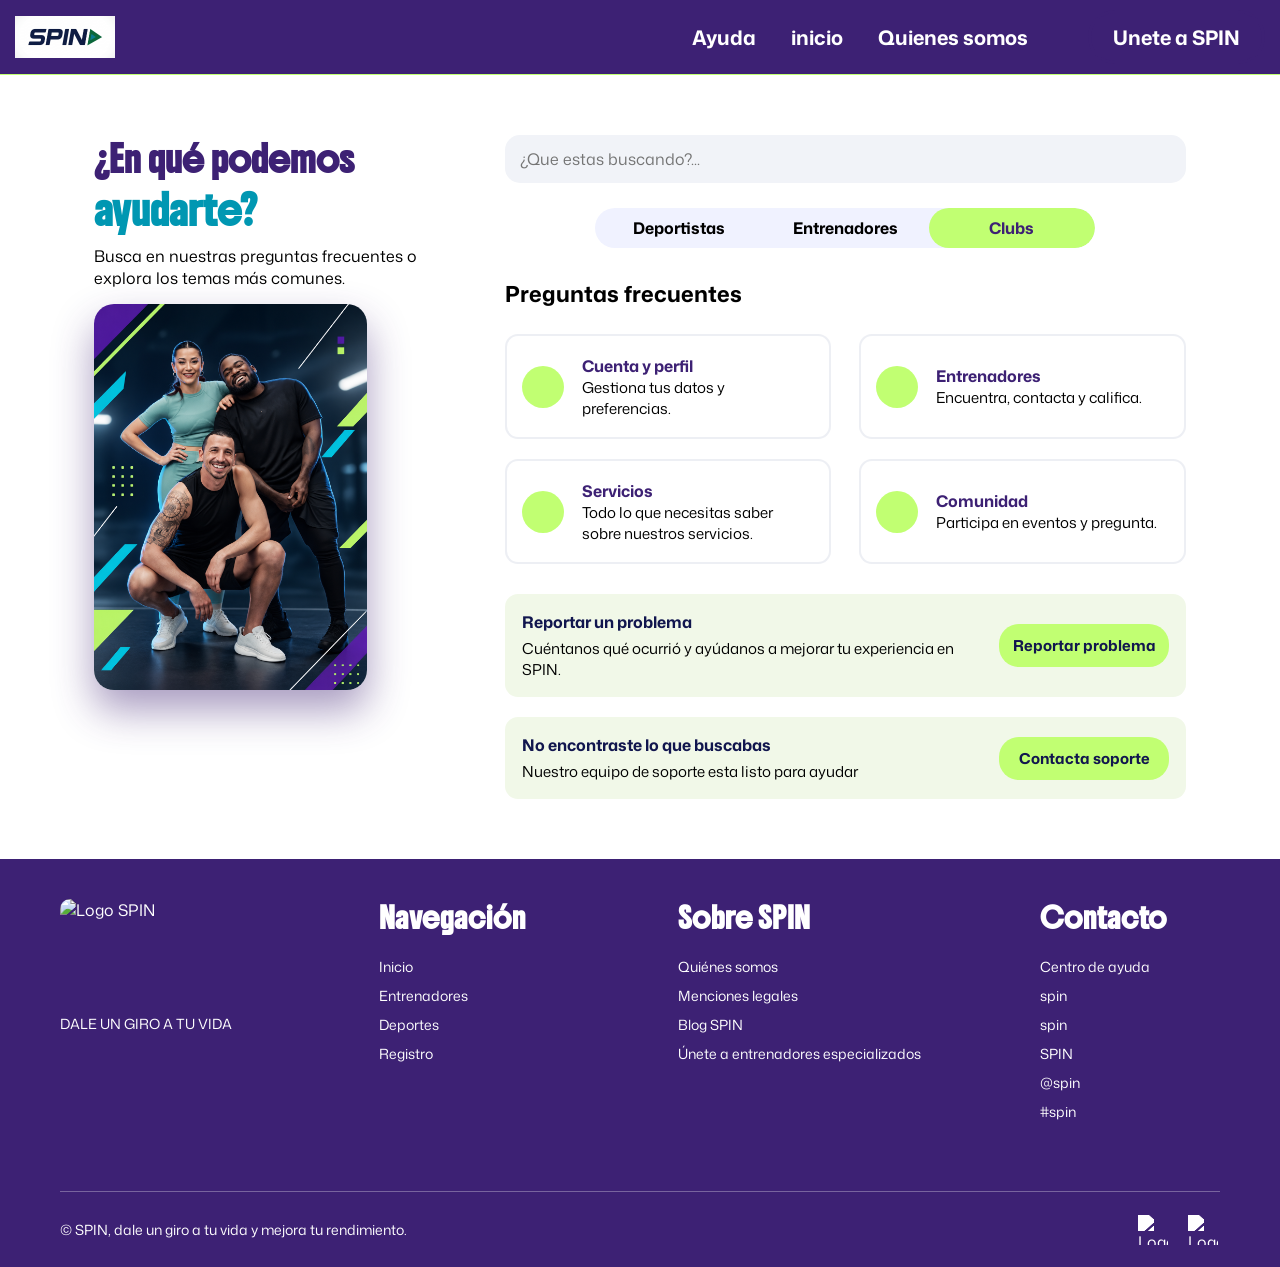
==== ayuda-clubs.html @ d4c3b5f2 "Ayuda con registro esta en 80%" ====
<!DOCTYPE html>
<html lang="es">
<head>
    <meta charset="UTF-8">
    <meta name="viewport" content="width=device-width, initial-scale=1.0">
    <title>ayuda</title>
    <link rel="stylesheet" href="CSS/ayuda-visual.css">
    <script src="https://kit.fontawesome.com/e237d3526e.js" crossorigin="anonymous"></script>
    <link rel="preconnect" href="https://fonts.googleapis.com">
    <link rel="preconnect" href="https://fonts.gstatic.com" crossorigin>
    <link href="https://fonts.googleapis.com/css2?family=Mona+Sans:ital,wght@0,200..900;1,200..900&display=swap" rel="stylesheet">
    <link rel="preconnect" href="https://fonts.googleapis.com">
    <link rel="preconnect" href="https://fonts.gstatic.com" crossorigin>
    <link href="https://fonts.googleapis.com/css2?family=Boldonse&family=Mona+Sans:ital,wght@0,200..900;1,200..900&display=swap" rel="stylesheet">
</head>

<!-- HEDER-->

        <header class="header">
            <div class="logo">
                <img src="img/imgdp/logo.jpg" alt="logo.oficial.SPIN">
            </div>
            <nav class="nav">
                <a href="registro.html">Ayuda</a>
                <a href="Menu.html">inicio</a>
                <a href="Indexquienesomos.html">Quienes somos</a>
            </nav>
            <a href="Registro.html" class="header-button">Unete a SPIN</a>
        </header>

<!--BODY-->

<body>


    <div class="REGISTRO" id="ayuda">
                        
        <div class="PRIMERO">
                        
            <div class="texto">
                <h2>¿En qué podemos</h2>
                <h1>ayudarte?</h1>
                <p> Busca en nuestras preguntas frecuentes o explora los temas más comunes.</p>
            </div>

            <div class="depor-img">
                <img src="img/ayuda-clubs.png" alt="imagen de club">
            </div>
                    
        </div>

    <div class="SEGUNDO"> 
            
        <div class="BUSQUEDA">

            <form>
                <input type="text" placeholder="¿Que estas buscando?...">
                <button><i class="fa-solid fa-magnifying-glass"></i></button>
            </form>

        </div>


        <div class="DIVICION">

            <div class="LINEA">

                <a href="ayuda.html" class="DEPORTISTAS">
                    <h3>Deportistas</h3>
                </a>

                <a href="ayuda-entrenadores.html" class="ENTRENADORES">
                    <h3>Entrenadores</h3>
                </a>

                <a href="ayuda-clubs.html" class="CLUBS ACTIVO">
                    <h3>Clubs</h3>
                </a>

            </div>

        </div>



        <div class="FRECUENTES">

            <h3>Preguntas frecuentes</h3>


            <div class="contenedor">

                <div class="carta">

                    <div class="imagen-clubs" id=" ">
                        <span><i class="fa-solid fa-user"></i></span>
                    </div>

                    <div class="informacion"> 
                        <h4>Cuenta y perfil</h4>
                        <p>Gestiona tus datos y preferencias.</p>
                    </div>
                                    
                </div>

                        
                <div class="carta">

                    <a href="index.html#coachs">
                    <div class="imagen-clubs" id=" ">
                        <span><i class="fa-solid fa-person"></i></span>
                    </div>
                    </a>

                    <div class="informacion"> 
                        <h4>Entrenadores</h4>
                        <p>Encuentra, contacta y califica.</p>
                    </div>
                                    
                </div>  

            </div>
                            
                        
            <div class="contenedor">

                <div class="carta">

                    <a href="servicios.html">
                    <div class="imagen-clubs">
                        <span><i class="fa-solid fa-layer-group"></i></span>
                    </div>
                    </a>

                    <div class="informacion"> 
                        <h4>Servicios</h4>
                        <p>Todo lo que necesitas saber sobre nuestros servicios.</p>
                    </div>
                                    
                </div>


                <div class="carta">

                    <a href="Indexquienesomos.html">
                    <div class="imagen-clubs" id=" ">
                        <span><i class="fa-solid fa-users"></i></span>
                    </div>
                    </a>

                    <div class="informacion"> 
                        <h4>Comunidad</h4>
                        <p>Participa en eventos y pregunta.</p>
                    </div>
                                    
                </div>                   

            </div>

        </div>



                <div class="CONTACTA">

                    <div class="info">
                        <h4>Reportar un problema</h4>
                        <p>Cuéntanos qué ocurrió y ayúdanos a mejorar tu experiencia en SPIN.</p>
                    </div>

                    <div class="boton">
                        <a href="formularito.html"><button>Reportar problema</button></a>
                    </div>

                </div>

            
                <div class="CONTACTA">

                    <div class="info">
                        <h4>No encontraste lo que buscabas</h4>
                        <p>Nuestro equipo de soporte esta listo para ayudar</p>
                    </div>

                    <div class="boton">
                        <a href=""><button>Contacta soporte</button></a>
                    </div>

                </div>
    </div>  

    </div>

</body>

<!--FOOTER-->

<footer class="footer">

    <div class="logofooter">
        <img src="img/logo.jpg" alt="Logo SPIN">
        <p>DALE UN GIRO A TU VIDA</p>
    </div>

    <div class="footer-section">
        <h3>Navegación</h3>
        <ul class="Navegacion">
            <li><a href="index.html">Inicio</a></li>
            <li><a href="#">Entrenadores</a></li>
            <li><a href="#">Deportes</a></li>
            <li><a href="#">Registro</a></li>
        </ul>
    </div>

    <div class="footer-section">
        <h3>Sobre SPIN</h3>
        <ul class="sobrespin">
            <li><a href="Indexquienesomos.html">Quiénes somos</a></li>
            <li><a href="#">Menciones legales</a></li>
            <li><a href="#">Blog SPIN</a></li>
            <li><a href="#">Únete a entrenadores especializados</a></li>
        </ul>
    </div>

    <div class="footer-section">
        <h3>Contacto</h3>
        <ul class="soporte">
            <li>Centro de ayuda</li>
            <li>spin</li>
            <li>spin</li>
            <li>SPIN</li>
            <li>@spin</li>
            <li>#spin</li>
        </ul>
    </div>

    <div class="border">

        <p>© SPIN, dale un giro a tu vida y mejora tu rendimiento.</p>

        <div class="redes">
            <a href="https://www.instagram.com/" title="Instagram">
                <img src="Img/instagram.png" alt="Logo de Instagram">
            </a>

            <a href="https://www.tiktok.com/es/" title="TikTok">
                <img src="Img/tik-tok.png" alt="Logo de TikTok">
            </a>
        </div>

    </div>

</footer>

</html>
---- CSS/ayuda-visual.css ----
* {
    padding: 0;
    margin: 0;
    box-sizing: border-box;
}

body {
    background-color: #ffffff;
    display: flex;
    flex-direction: column;
}


img{
    width: 100%;
    display: block;
}

a{
    text-decoration: none;
    color: inherit;
}

.header{
    font-family: "Mona Sans", sans-serif;
    font-weight: 400;
    font-style: normal;
    display: flex;
    justify-content: space-between;
    align-items: center;
    padding: 10px 15px;
    border-bottom: 1px solid #C1FF72;
    background-color: #3d2174;
    color: #0097B2;
}

.logo{
    display: flex;
    justify-content:space-between;
    align-items: center;
    gap: 14px;
}

.logo img{
    width: 100px;
    height: auto;
}

.nav{
    display: flex;
    align-items: center;
    gap: 35px;
    margin-left: auto;
    margin-right: 60px
}

.nav a{
    font-size: 20px;
    font-weight: bold;
    color: #ffffff;
}

.nav a:hover{
    border-bottom: 2px solid #C1FF72;
    padding-bottom: 8px;
    color: #C1FF72;
}

.header-button{
    background: #3d2174;
    padding: 10px 22px;
    border-radius: 30px;
    border:solid #3d2174;
    font-size: 20px;
    font-weight: bold;
    display: flex;
    align-items: center;
    gap: 20px;
    color: #ffffff;
}

.header-button:hover{
    background-color: #3d2174;
    color: #C1FF72;
    border:solid #C1FF72;
}


.REGISTRO {
    width: 90%;
    max-width: 1400px;
    margin: 30px auto;
    background-color: white;
    border-radius: 20px;
    padding: 30px;
    display: flex;
    align-items: flex-start;
    gap: 70px;
    flex: 1;
}

.PRIMERO {
    width: 35%;
    align-items: center;
    justify-content: center;
}

.SEGUNDO {
    width: 70%;
}

.PRIMERO img {
    width: 80%;
    height: auto;
    border-radius: 20px;
    box-shadow: 0 20px 40px rgba(61, 33, 116, 0.45);
   
}

.pregunta span {
    width: 60px;
    height: 60px;
    border-radius: 50%;
    background-color: #3d2174;
    display: flex;
    align-items: center;
    justify-content: center;
    font-size: 40   px;
    color: #ffffff;
    flex-shrink: 0;
}

.texto h2 {
    font-size: 25px;
    color: #3d2174;
    font-family: "Boldonse", system-ui;
}

.texto h1 {
    font-size: 28px;
    color: #0097b2;
    font-family: "Boldonse", system-ui;
}

.texto p {
    margin-top: 8px;
    font-size: 16px;
    color: #000000;
    font-family: "Mona Sans", sans-serif;
    text-align: left;
    padding-bottom: 15px;
}









.BUSQUEDA {
    margin-bottom: 25px;
    overflow: hidden;
}

.BUSQUEDA form {
    width: 100%;
    height: 48px;
    background-color: #f1f3f8;
    border-radius: 15px;
    display: flex;
    align-items: center;
}

.BUSQUEDA input {
    width: 100%;
    height: 100%;
    border: none;
    background-color: transparent;
    padding: 0 15px;
    font-size: 16px;
    font-family: "Mona Sans", sans-serif;
    color: #11164e;
}

.BUSQUEDA button {
    width: 50px;
    height: 90%;
    border: none;
    background-color: transparent;
    color: #11164e;
    font-size: 17px;
    margin: 0;
    padding: 0;
}



.DIVICION {
    display: flex;
    justify-content: center;
    margin-bottom: 30px;
}

.LINEA {
    display: flex;
    width: 500px;
    height: 40px;
    background-color: #f0f2ff;
    border-radius: 35px;
    overflow: hidden;
}

.DEPORTISTAS,.ENTRENADORES,.CLUBS {
    width: 33.33%;
    display: flex;
    justify-content: center;
    align-items: center;
    cursor: pointer;
}

.DEPORTISTAS h3,.ENTRENADORES h3,.CLUBS h3 {
    font-family: "Mona Sans", sans-serif;
    font-size: 16px;
}

.ACTIVO {
    color: white;
    border-radius: 35px;
}

.DEPORTISTAS.ACTIVO {
    background-color: #3d2174;
}

.ENTRENADORES.ACTIVO {
    background-color: #0097B2;
}

.CLUBS.ACTIVO {
    background-color: #C1FF72;
    color: #3d2174;
}



.FRECUENTES h3 {
    font-size: 22px;
    margin-bottom: 15px;
    font-family: "Mona Sans", sans-serif;
}

.FRECUENTES h3::before {
    display: inline-block;
    width: 9px;
    height: 25px;
    background-color: #c1ff72;
    margin-right: 10px;
    vertical-align: middle;
    transform: skew(-20deg);
}

.contenedor {
    display: flex;
    gap: 28px;
    padding: 10px 0;
}

.carta {
    width: 50%;
    min-height: 105px;
    border: 2px solid #e2e5ed9f;
    border-radius: 13px;
    padding: 15px;
    display: flex;
    align-items: center;
    gap: 18px;
    background-color: white;
    overflow: hidden;
    transition: transform 0.3s ease;
}

.carta:hover {
    transform: scale(1.03);
}



.imagen span,.imagen-entrenador span,.imagen-clubs span {
    width: 42px;
    height: 42px;
    border-radius: 50%;
    display: flex;
    align-items: center;
    justify-content: center;
    font-size: 19px;
    cursor: pointer;
    transition: 0.3s ease;
}

.imagen span {
    background-color: #3d2174;
    color: #ffffff;
}

.imagen span:hover {
    background-color: #0097b2;
}

.imagen-entrenador span {
    background-color: #0097B2;
    color: #ffffff;
}

.imagen-entrenador span:hover {
    background-color: #C1FF72;
    color: #3d2174;
}

.imagen-clubs span {
    background-color: #C1FF72;
    color: #3d2174;
}

.imagen-clubs span:hover {
    background-color: #3d2174;
    color: #ffffff;
}



.informacion h4 {
    font-family: "Mona Sans", sans-serif;
    font-size: 16px;
    color: #3d2174;
}

.informacion p {
    font-size: 15px;
    line-height: 1.4;
    color: #000000;
    font-family: "Mona Sans", sans-serif;
    text-align: left;
}



.CONTACTA {
    margin-top: 20px;
    padding: 17px;
    border-radius: 13px;
    background-color: #f1f8e8;
    display: flex;
    align-items: center;
    justify-content: space-between;
    gap: 15px;
    font-family: "Mona Sans", sans-serif;
}

.CONTACTA .info {
    flex: 1;
}

.CONTACTA .info h4 {
    font-size: 16px;
    color: #11164e;
    margin-bottom: 5px;
}

.CONTACTA .info p {
    font-size: 15px;
    color: #000000;
    text-align: left;
}

.boton {
    width: 170px;
}

.boton button {
    border: none;
    border-radius: 20px;
    width: 100%;
    padding: 11px 10px;
    background-color: #c1ff72;
    color: #11164e;
    font-weight: bold;
    cursor: pointer;
    font-family: "Mona Sans", sans-serif;
    font-size: 15px;
    transition: 0.3s ease;
    margin: 0;
}

.boton button:hover {
    background-color: #0097b2;
    color: white;
    transform: scale(1.05);
}



.formulario {
    background-color: white;
    width: 500px;
    margin: 50px auto;
    padding: 30px;
    border-radius: 15px;
}

.formulario h1 {
    color: #3D2174;
    text-align: center;
    font-weight: bold;
    font-family: "Boldonse", system-ui;
    font-size: 25px;
}

.formulario p {
    text-align: center;
    font-family: "Mona Sans", sans-serif;
}

label {
    display: block;
    margin-top: 15px;
    font-size: 14px;
    font-family: "Mona Sans", sans-serif;
}

.formulario input,
.formulario select,
.formulario textarea {
    width: 100%;
    padding: 10px;
    margin-top: 5px;
}

textarea {
    height: 100px;
}

.formulario button {
    width: 100%;
    margin-top: 20px;
    padding: 12px;
    background-color: #3D2174;
    color: white;
    border: none;
    border-radius: 8px;
}

.formulario button:hover {
    background-color: #C1FF72;
    color: black;
}




.footer {
    background-color: #3d2174;
    color: #ffffff;
    font-family: "Mona Sans", sans-serif;
    display: flex;
    justify-content: space-between;
    flex-wrap: wrap;
    gap: 40px;
    padding: 40px 60px 20px;
}


/* LOGO */

.logofooter {
    width: 200px;
}

.logofooter img {
    width: 150px;
    height: 100px;

    object-fit: cover;
    border-radius: 10px;
}

.logofooter p {
    font-size: 14px;
    margin-top: 15px;
}

/* SECCIONES DEL FOOTER */

.footer-section {
    min-width: 180px;
}

.footer h3 {
    margin: 0 0 20px;
    font-family: "Boldonse", system-ui;
    font-size: 20px;
}

.footer ul {
    list-style: none;

    padding: 0;
    margin: 0;
}

.footer li {
    font-size: 14px;
    margin-bottom: 10px;
}


/* ENLACES */

.footer a {
    color: #ffffff;
    text-decoration: none;
}

.footer a:hover {
    color: #C1FF72;
}


/* CONTACTO */

.soporte {
    font-size: 14px;
    color: #ffffff;

    list-style: none;

    padding: 0;
    margin: 0;
}

.soporte li:hover {
    color: #C1FF72;
}


/* PARTE INFERIOR */

.border {
    width: 100%;
    background-color: #3d2174;

    border-top: 1px solid rgba(255, 255, 255, 0.3);

    margin-top: 20px;
    padding-top: 20px;

    display: flex;
    justify-content: space-between;
    align-items: center;
}

.border p {
    margin: 0;
    font-size: 14px;
}


/* REDES SOCIALES */

.redes {
    display: flex;
    gap: 15px;
}

.border a {
    display: flex;
    align-items: center;
    justify-content: center;

    width: 35px;
    height: 35px;
}

.border img {
    width: 30px;
    height: 30px;

    object-fit: contain;

    filter: brightness(0) saturate(100%) invert(100%);
}
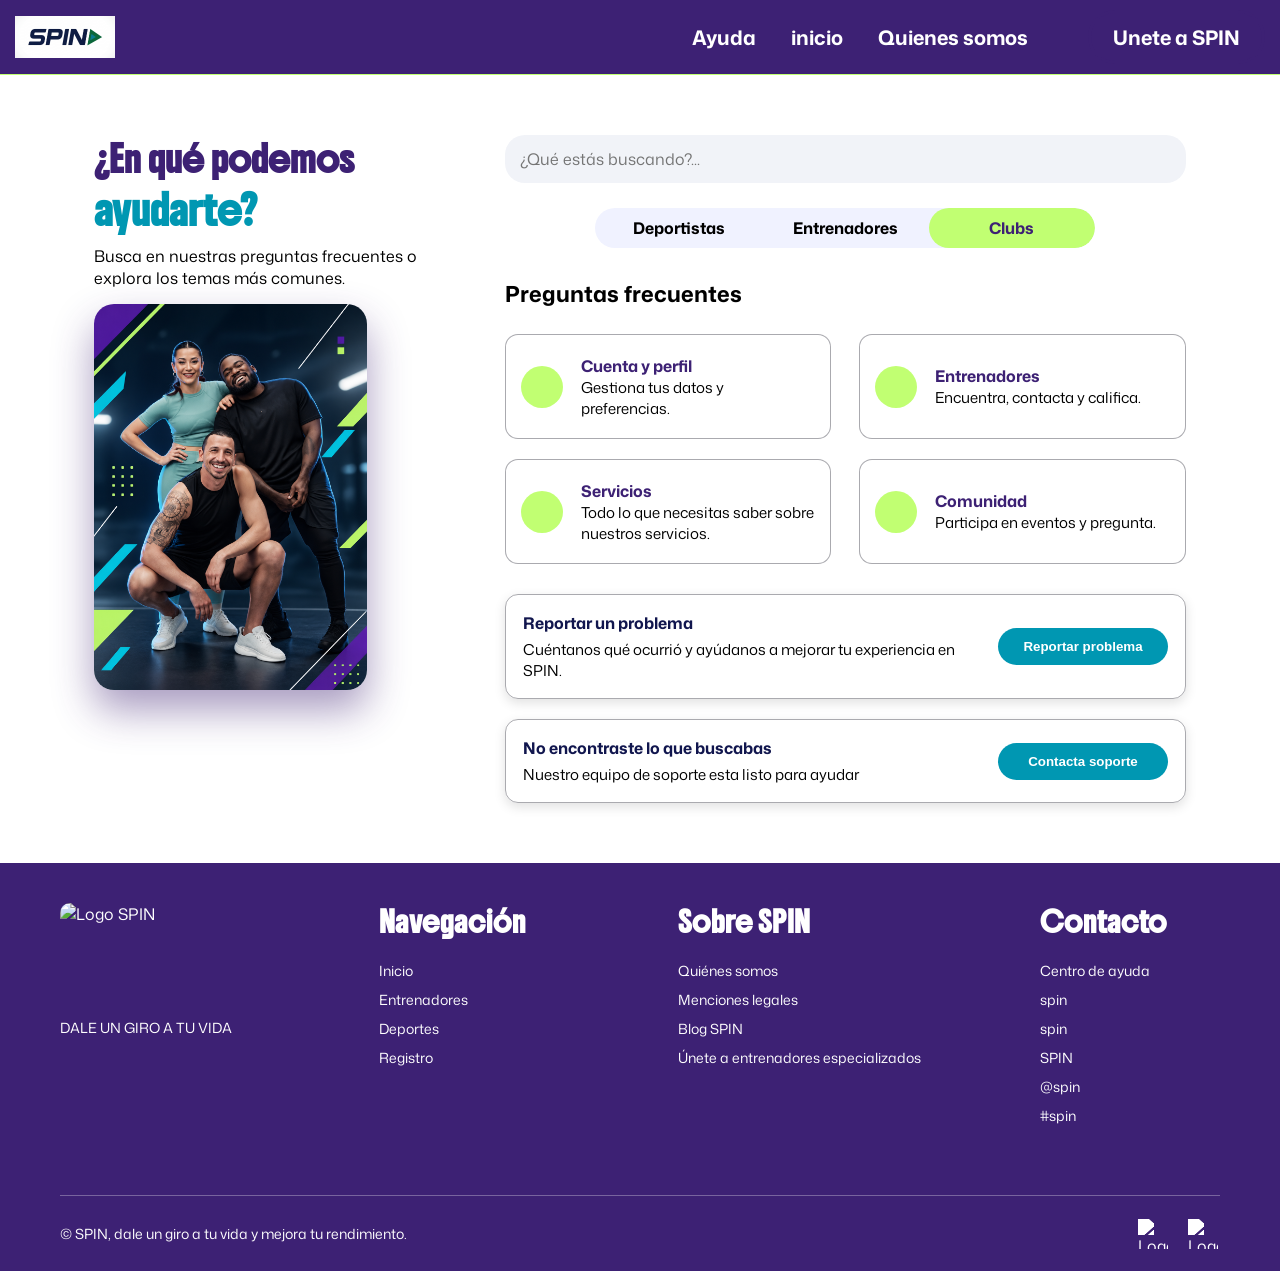
==== commit 89c9dcd4: "Seccion de ayuda con Java" ====
--- a/ayuda-clubs.html
+++ b/ayuda-clubs.html
@@ -29,6 +29,7 @@
         </header>
 
 <!--BODY-->
+<script src="JS/script.js"></script>
 
 <body>
 
@@ -53,9 +54,17 @@
             
         <div class="BUSQUEDA">
 
-            <form>
-                <input type="text" placeholder="¿Que estas buscando?...">
-                <button><i class="fa-solid fa-magnifying-glass"></i></button>
+           <form id="buscador">
+
+                <input 
+                    type="text" 
+                    id="buscar" 
+                    placeholder="¿Qué estás buscando?...">
+
+            <button type="submit">
+                <i class="fa-solid fa-magnifying-glass"></i>
+            </button>
+
             </form>
 
         </div>
--- a/CSS/ayuda-visual.css
+++ b/CSS/ayuda-visual.css
@@ -153,12 +153,6 @@
 
 
 
-
-
-
-
-
-
 .BUSQUEDA {
     margin-bottom: 25px;
     overflow: hidden;
@@ -168,7 +162,7 @@
     width: 100%;
     height: 48px;
     background-color: #f1f3f8;
-    border-radius: 15px;
+    border-radius: 20px;
     display: flex;
     align-items: center;
 }
@@ -181,7 +175,7 @@
     padding: 0 15px;
     font-size: 16px;
     font-family: "Mona Sans", sans-serif;
-    color: #11164e;
+    color:#3D2174;
 }
 
 .BUSQUEDA button {
@@ -189,7 +183,7 @@
     height: 90%;
     border: none;
     background-color: transparent;
-    color: #11164e;
+    color: #3D2174;
     font-size: 17px;
     margin: 0;
     padding: 0;
@@ -270,7 +264,7 @@
 .carta {
     width: 50%;
     min-height: 105px;
-    border: 2px solid #e2e5ed9f;
+    border: 1px solid #98989ed2;
     border-radius: 13px;
     padding: 15px;
     display: flex;
@@ -349,8 +343,9 @@
 .CONTACTA {
     margin-top: 20px;
     padding: 17px;
+    border: 1px solid #98989ed2;
+    box-shadow: 0 4px 12px rgba(0, 0, 0, 0.12);
     border-radius: 13px;
-    background-color: #f1f8e8;
     display: flex;
     align-items: center;
     justify-content: space-between;
@@ -383,42 +378,84 @@
     border-radius: 20px;
     width: 100%;
     padding: 11px 10px;
-    background-color: #c1ff72;
-    color: #11164e;
+    background-color:#0097B2;
+    color: #ffffff;
     font-weight: bold;
     cursor: pointer;
-    font-family: "Mona Sans", sans-serif;
-    font-size: 15px;
+    display: inline-block;
+    text-decoration: none; 
     transition: 0.3s ease;
     margin: 0;
 }
 
 .boton button:hover {
-    background-color: #0097b2;
-    color: white;
+    background-color: #c1ff72;
+    color: #3d2174;
     transform: scale(1.05);
 }
 
-
+.boton-morado {
+    width: 170px;
+}
+
+.boton-morado button {
+    border: none;
+    border-radius: 20px;
+    width: 100%;
+    padding: 11px 10px;
+    background-color: #3d2174;
+    color: #ffffff;
+    font-weight: bold;
+    cursor: pointer;
+    transition: 0.3s ease;
+    margin: 0;
+    font-family: "Mona Sans", sans-serif;
+}
+
+.boton-morado button:hover {
+    background-color: #c1ff72;
+    color: #3d2174;
+    transform: scale(1.05);
+}
 
 .formulario {
+    width: 90%;
+    max-width: 1400px;
+    margin: 30px auto;
     background-color: white;
-    width: 500px;
-    margin: 50px auto;
+    border-radius: 20px;
     padding: 30px;
-    border-radius: 15px;
+    display: flex;
+    gap: 80px;
+    flex: 1;
+}
+
+.SEGUNDO-FORMULARIO {
+    width: 50%;
+}
+
+.SEGUNDO-FORMULARIO img {
+    width: 95%;
+    height: auto;
+    border-radius: 20px;
+    box-shadow: 0 20px 40px rgba(61, 33, 116, 0.45);
+}
+
+/* FORMULARIO */
+.PRIMERO-FORMULARIO {
+    width: 50%;
 }
 
 .formulario h1 {
     color: #3D2174;
-    text-align: center;
+    text-align: left;
     font-weight: bold;
     font-family: "Boldonse", system-ui;
     font-size: 25px;
 }
 
 .formulario p {
-    text-align: center;
+    text-align: left;
     font-family: "Mona Sans", sans-serif;
 }
 
@@ -435,6 +472,8 @@
     width: 100%;
     padding: 10px;
     margin-top: 5px;
+    font-size: 14px;
+    font-family: "Mona Sans", sans-serif;
 }
 
 textarea {
@@ -449,13 +488,14 @@
     color: white;
     border: none;
     border-radius: 8px;
+    font-size: 16px;
+    font-family: "Mona Sans", sans-serif;
 }
 
 .formulario button:hover {
     background-color: #C1FF72;
     color: black;
 }
-
 
 
 
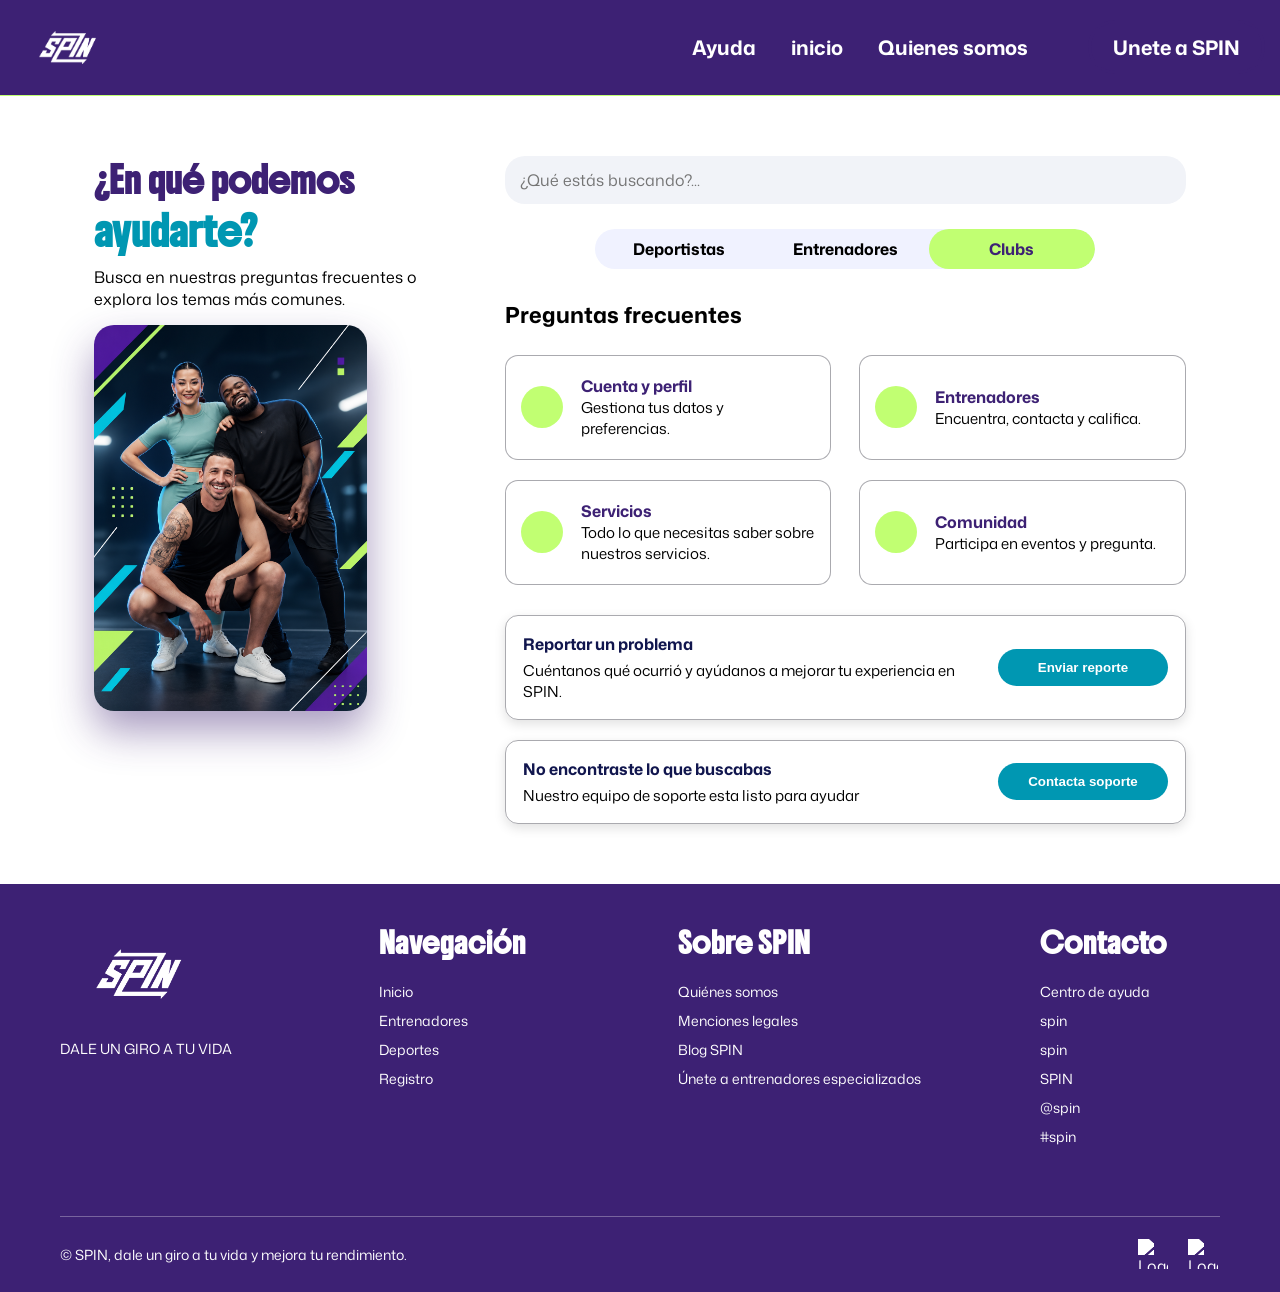
==== commit 8ee95567: "solo falta enlazar perfiles" ====
--- a/ayuda-clubs.html
+++ b/ayuda-clubs.html
@@ -16,17 +16,25 @@
 
 <!-- HEDER-->
 
-        <header class="header">
-            <div class="logo">
-                <img src="img/imgdp/logo.jpg" alt="logo.oficial.SPIN">
-            </div>
-            <nav class="nav">
-                <a href="registro.html">Ayuda</a>
-                <a href="Menu.html">inicio</a>
-                <a href="Indexquienesomos.html">Quienes somos</a>
-            </nav>
-            <a href="Registro.html" class="header-button">Unete a SPIN</a>
-        </header>
+     <header class="header">
+
+        <div class="logo">
+            <img src="img/logo de SPIN.png" alt="logo.oficial.SPIN">
+        </div>
+
+<!--MENU DE NAVEGACION-->
+
+        <nav class="nav">
+
+            <a href="ayuda.html">Ayuda</a>
+            <a href="index.html">inicio</a>
+            <a href="Indexquienesomos.html">Quienes somos</a>
+    
+        </nav>
+
+        <a href="registrado.html" class="header-button">Unete a SPIN</a>
+
+    </header>
 
 <!--BODY-->
 <script src="JS/script.js"></script>
@@ -178,7 +186,7 @@
                     </div>
 
                     <div class="boton">
-                        <a href="formularito.html"><button>Reportar problema</button></a>
+                        <a href="formularito.html"><button>Enviar reporte</button></a>
                     </div>
 
                 </div>
@@ -192,12 +200,13 @@
                     </div>
 
                     <div class="boton">
-                        <a href=""><button>Contacta soporte</button></a>
-                    </div>
-
-                </div>
-    </div>  
-
+                        <a href="https://mail.google.com/mail/?view=cm&fs=1&to=spindaleungiroatuvida@gmail.com&su=Contacto%20con%20SPIN&body=Hola%20equipo%20SPIN,%0A%0AMe%20gustaría%20comunicarme%20con%20ustedes." target="_blank">
+                            <button>Contacta soporte</button>
+                        </a>
+
+                    </div>
+                </div>  
+    </div>
     </div>
 
 </body>
@@ -207,7 +216,7 @@
 <footer class="footer">
 
     <div class="logofooter">
-        <img src="img/logo.jpg" alt="Logo SPIN">
+        <img src="img/logo de SPIN.png" alt="Logo SPIN">
         <p>DALE UN GIRO A TU VIDA</p>
     </div>
 
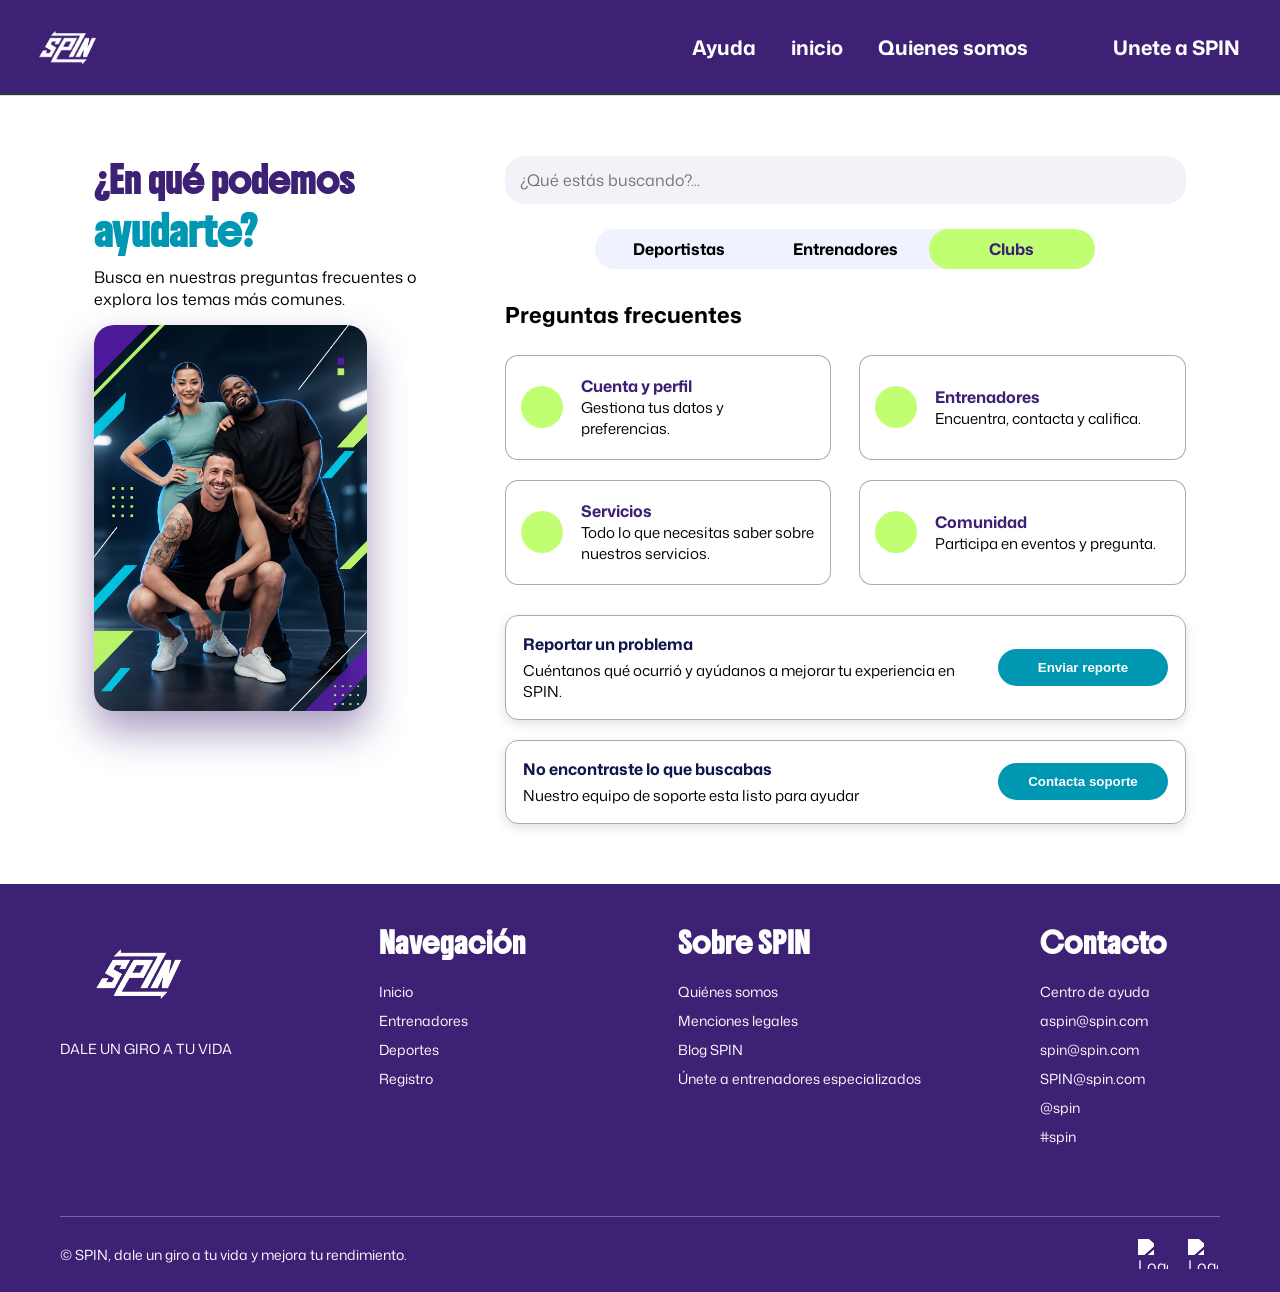
==== commit fe23de9a: "Conecte todas las paginas y añadi el logo revisar si todo esta bien" ====
--- a/ayuda-clubs.html
+++ b/ayuda-clubs.html
@@ -224,7 +224,7 @@
         <h3>Navegación</h3>
         <ul class="Navegacion">
             <li><a href="index.html">Inicio</a></li>
-            <li><a href="#">Entrenadores</a></li>
+            <li><a href="index.">Entrenadores</a></li>
             <li><a href="#">Deportes</a></li>
             <li><a href="#">Registro</a></li>
         </ul>
@@ -234,21 +234,21 @@
         <h3>Sobre SPIN</h3>
         <ul class="sobrespin">
             <li><a href="Indexquienesomos.html">Quiénes somos</a></li>
-            <li><a href="#">Menciones legales</a></li>
-            <li><a href="#">Blog SPIN</a></li>
-            <li><a href="#">Únete a entrenadores especializados</a></li>
+            <li><a href="centrolegal.html">Menciones legales</a></li>
+            <li><a href="blogspin.html">Blog SPIN</a></li>
+            <li><a href="datosPersonales.html">Únete a entrenadores especializados</a></li>
         </ul>
     </div>
 
     <div class="footer-section">
         <h3>Contacto</h3>
         <ul class="soporte">
-            <li>Centro de ayuda</li>
-            <li>spin</li>
-            <li>spin</li>
-            <li>SPIN</li>
-            <li>@spin</li>
-            <li>#spin</li>
+            <li><a href="ayuda.html">Centro de ayuda</a></li>
+            <li><a href="mailto:aspin@spin.com">aspin@spin.com</a></li>
+            <li><a href="mailto:spin@spin.com">spin@spin.com</a></li>
+            <li><a href="mailto:SPIN@spin.com">SPIN@spin.com</a></li>
+            <li><a href="https://twitter.com/spin" target="_blank">@spin</a></li>
+            <li><a href="https://www.instagram.com/spin/" target="_blank">#spin</a></li>
         </ul>
     </div>
 
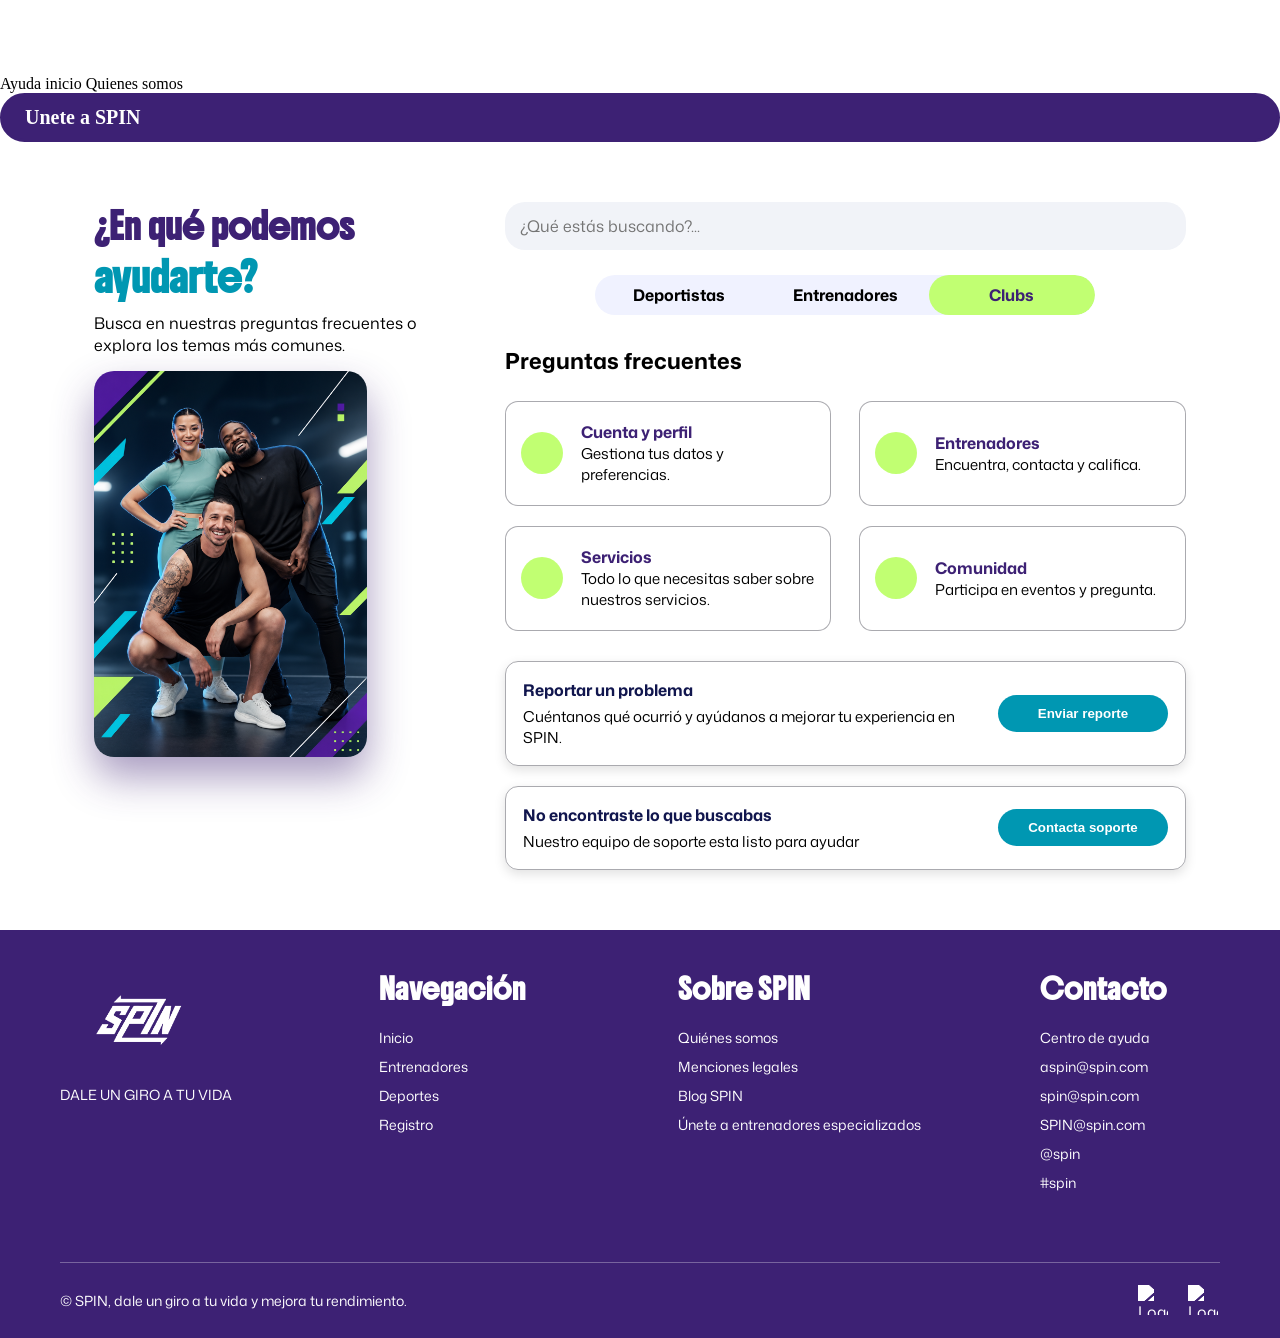
==== commit 93ed52bb: "Seccion de ayuda con responsive" ====
--- a/ayuda-clubs.html
+++ b/ayuda-clubs.html
@@ -109,9 +109,11 @@
 
                 <div class="carta">
 
+                    <a href="registrado.html">
                     <div class="imagen-clubs" id=" ">
                         <span><i class="fa-solid fa-user"></i></span>
                     </div>
+                    </a>
 
                     <div class="informacion"> 
                         <h4>Cuenta y perfil</h4>
@@ -224,9 +226,9 @@
         <h3>Navegación</h3>
         <ul class="Navegacion">
             <li><a href="index.html">Inicio</a></li>
-            <li><a href="index.">Entrenadores</a></li>
-            <li><a href="#">Deportes</a></li>
-            <li><a href="#">Registro</a></li>
+            <li><a href="indexentrenadores.html">Entrenadores</a></li>
+            <li><a href="indexdeportes.html">Deportes</a></li>
+            <li><a href="registrado.html">Registro</a></li>
         </ul>
     </div>
 
--- a/CSS/ayuda-visual.css
+++ b/CSS/ayuda-visual.css
@@ -10,7 +10,6 @@
     flex-direction: column;
 }
 
-
 img{
     width: 100%;
     display: block;
@@ -21,7 +20,7 @@
     color: inherit;
 }
 
-.header{
+.navbar{
     font-family: "Mona Sans", sans-serif;
     font-weight: 400;
     font-style: normal;
@@ -35,7 +34,7 @@
 }
 
 .logo{
-    display: flex;
+     display: flex;
     justify-content:space-between;
     align-items: center;
     gap: 14px;
@@ -46,21 +45,36 @@
     height: auto;
 }
 
-.nav{
+.navbar{
+    font-family: "Mona Sans", sans-serif;
+    font-weight: 400;
+    font-style: normal;
+    display: flex;
+    flex-wrap: wrap;
+    justify-content: space-between;
+    align-items: center;
+    padding: 10px 15px;
+    border-bottom: 1px solid #C1FF72;
+    background-color: #3d2174;
+    color: #0097B2;
+}
+
+.nav-links{
     display: flex;
     align-items: center;
     gap: 35px;
     margin-left: auto;
-    margin-right: 60px
-}
-
-.nav a{
+    margin-right: 60px;
+}
+
+.nav-links a{
     font-size: 20px;
     font-weight: bold;
     color: #ffffff;
-}
-
-.nav a:hover{
+    white-space: nowrap;
+}
+
+.nav-links a:hover{
     border-bottom: 2px solid #C1FF72;
     padding-bottom: 8px;
     color: #C1FF72;
@@ -70,7 +84,7 @@
     background: #3d2174;
     padding: 10px 22px;
     border-radius: 30px;
-    border:solid #3d2174;
+    border: solid #3d2174;
     font-size: 20px;
     font-weight: bold;
     display: flex;
@@ -82,9 +96,62 @@
 .header-button:hover{
     background-color: #3d2174;
     color: #C1FF72;
-    border:solid #C1FF72;
-}
-
+    border: solid #C1FF72;
+}
+
+/* ===== TABLETS (≤ 900px) ===== */
+@media (max-width: 900px){
+    .nav-links{
+        gap: 20px;
+        margin-right: 24px;
+    }
+    .nav-links a{
+        font-size: 16px;
+    }
+    .header-button{
+        font-size: 16px;
+        padding: 8px 16px;
+    }
+}
+
+/* ===== CELULARES (≤ 480px) ===== */
+@media (max-width: 480px){
+    .navbar{
+        padding: 10px;
+    }
+    .logo img{
+        width: 70px;
+    }
+    .header-button{
+        font-size: 14px;
+        padding: 8px 14px;
+    }
+
+    /* en lugar de ocultar el menú, lo convertimos en una barra scrollable */
+    .nav-links{
+        order: 3;
+        width: 100%;
+        margin: 4px 0 0;
+        padding: 7px 0 3px;
+        gap: 8px;
+        justify-content: center;
+        flex-wrap: nowrap;
+        overflow-x: auto;
+        scrollbar-width: none;
+    }
+    .nav-links::-webkit-scrollbar{
+        display: none;
+    }
+    .nav-links a{
+        font-size: 11px;
+        padding: 5px 4px;
+        white-space: nowrap;
+        flex-shrink: 0;
+    }
+    .nav-links a:hover{
+        padding-bottom: 6px;
+    }
+}
 
 .REGISTRO {
     width: 90%;
@@ -511,8 +578,6 @@
 }
 
 
-/* LOGO */
-
 .logofooter {
     width: 200px;
 }
@@ -589,12 +654,9 @@
 .border {
     width: 100%;
     background-color: #3d2174;
-
     border-top: 1px solid rgba(255, 255, 255, 0.3);
-
     margin-top: 20px;
     padding-top: 20px;
-
     display: flex;
     justify-content: space-between;
     align-items: center;
@@ -606,7 +668,6 @@
 }
 
 
-/* REDES SOCIALES */
 
 .redes {
     display: flex;
@@ -617,7 +678,6 @@
     display: flex;
     align-items: center;
     justify-content: center;
-
     width: 35px;
     height: 35px;
 }
@@ -625,9 +685,216 @@
 .border img {
     width: 30px;
     height: 30px;
-
     object-fit: contain;
-
     filter: brightness(0) saturate(100%) invert(100%);
 }
 
+@media (max-width: 1100px){
+    .nav-links{
+        gap: 22px;
+        margin-right: 30px;
+    }
+    .nav-links a{
+        font-size: 17px;
+    }
+
+    .REGISTRO,
+    .formulario{
+        width: 95%;
+        gap: 40px;
+        padding: 25px;
+    }
+
+    .LINEA{
+        width: 90%;
+        max-width: 500px;
+    }
+
+    .contenedor{
+        gap: 18px;
+    }
+
+    .footer{
+        padding: 35px 30px 20px;
+        gap: 25px;
+    }
+}
+
+/* ===== 900px: tablets ===== */
+@media (max-width: 900px){
+    .nav-links{
+        gap: 20px;
+        margin-right: 24px;
+    }
+    .nav-links a{
+        font-size: 16px;
+    }
+    .header-button{
+        font-size: 16px;
+        padding: 8px 16px;
+    }
+
+    /* Las columnas se apilan */
+    .REGISTRO,
+    .formulario{
+        flex-direction: column;
+        gap: 25px;
+    }
+
+    .PRIMERO,
+    .SEGUNDO,
+    .PRIMERO-FORMULARIO,
+    .SEGUNDO-FORMULARIO{
+        width: 100%;
+    }
+
+    .PRIMERO img,
+    .SEGUNDO-FORMULARIO img{
+        width: 60%;
+        margin: 0 auto;
+        display: block;
+    }
+
+    .LINEA{
+        width: 100%;
+    }
+
+    /* Tarjetas de resultados frecuentes apiladas */
+    .contenedor{
+        flex-direction: column;
+        gap: 15px;
+    }
+    .carta{
+        width: 100%;
+    }
+
+    .CONTACTA{
+        flex-direction: column;
+        align-items: flex-start;
+        gap: 12px;
+    }
+    .boton,
+    .boton-morado{
+        width: 100%;
+    }
+
+    .footer{
+        justify-content: flex-start;
+        gap: 30px;
+        padding: 30px 25px 20px;
+    }
+}
+
+/* ===== 600px: celulares ===== */
+@media (max-width: 600px){
+    .navbar{
+        padding: 10px;
+    }
+    .logo img{
+        width: 70px;
+    }
+    .header-button{
+        font-size: 14px;
+        padding: 8px 14px;
+    }
+
+    /* Menú convertido en barra scrollable */
+    .nav-links{
+        order: 3;
+        width: 100%;
+        margin: 4px 0 0;
+        padding: 7px 0 3px;
+        gap: 8px;
+        justify-content: center;
+        flex-wrap: nowrap;
+        overflow-x: auto;
+        scrollbar-width: none;
+    }
+    .nav-links::-webkit-scrollbar{
+        display: none;
+    }
+    .nav-links a{
+        font-size: 11px;
+        padding: 5px 4px;
+        white-space: nowrap;
+        flex-shrink: 0;
+    }
+    .nav-links a:hover{
+        padding-bottom: 6px;
+    }
+
+    .REGISTRO,
+    .formulario{
+        width: 100%;
+        margin: 15px auto;
+        padding: 18px;
+        border-radius: 12px;
+    }
+
+    .texto h1{
+        font-size: 22px;
+    }
+    .texto h2{
+        font-size: 20px;
+    }
+    .formulario h1{
+        font-size: 20px;
+    }
+
+    .PRIMERO img,
+    .SEGUNDO-FORMULARIO img{
+        width: 80%;
+    }
+
+    .BUSQUEDA form{
+        height: 42px;
+    }
+    .BUSQUEDA input{
+        font-size: 14px;
+    }
+
+    .LINEA{
+        height: 36px;
+    }
+    .DEPORTISTAS h3,
+    .ENTRENADORES h3,
+    .CLUBS h3{
+        font-size: 12px;
+    }
+
+    .FRECUENTES h3{
+        font-size: 18px;
+    }
+
+    .carta{
+        flex-direction: row;
+        padding: 12px;
+        gap: 12px;
+        min-height: auto;
+    }
+    .informacion h4{
+        font-size: 14px;
+    }
+    .informacion p{
+        font-size: 13px;
+    }
+
+    .CONTACTA{
+        padding: 14px;
+    }
+
+    .footer{
+        flex-direction: column;
+        padding: 25px 20px 15px;
+        gap: 25px;
+    }
+    .logofooter{
+        width: 100%;
+    }
+
+    .border{
+        flex-direction: column;
+        gap: 12px;
+        text-align: center;
+    }
+}
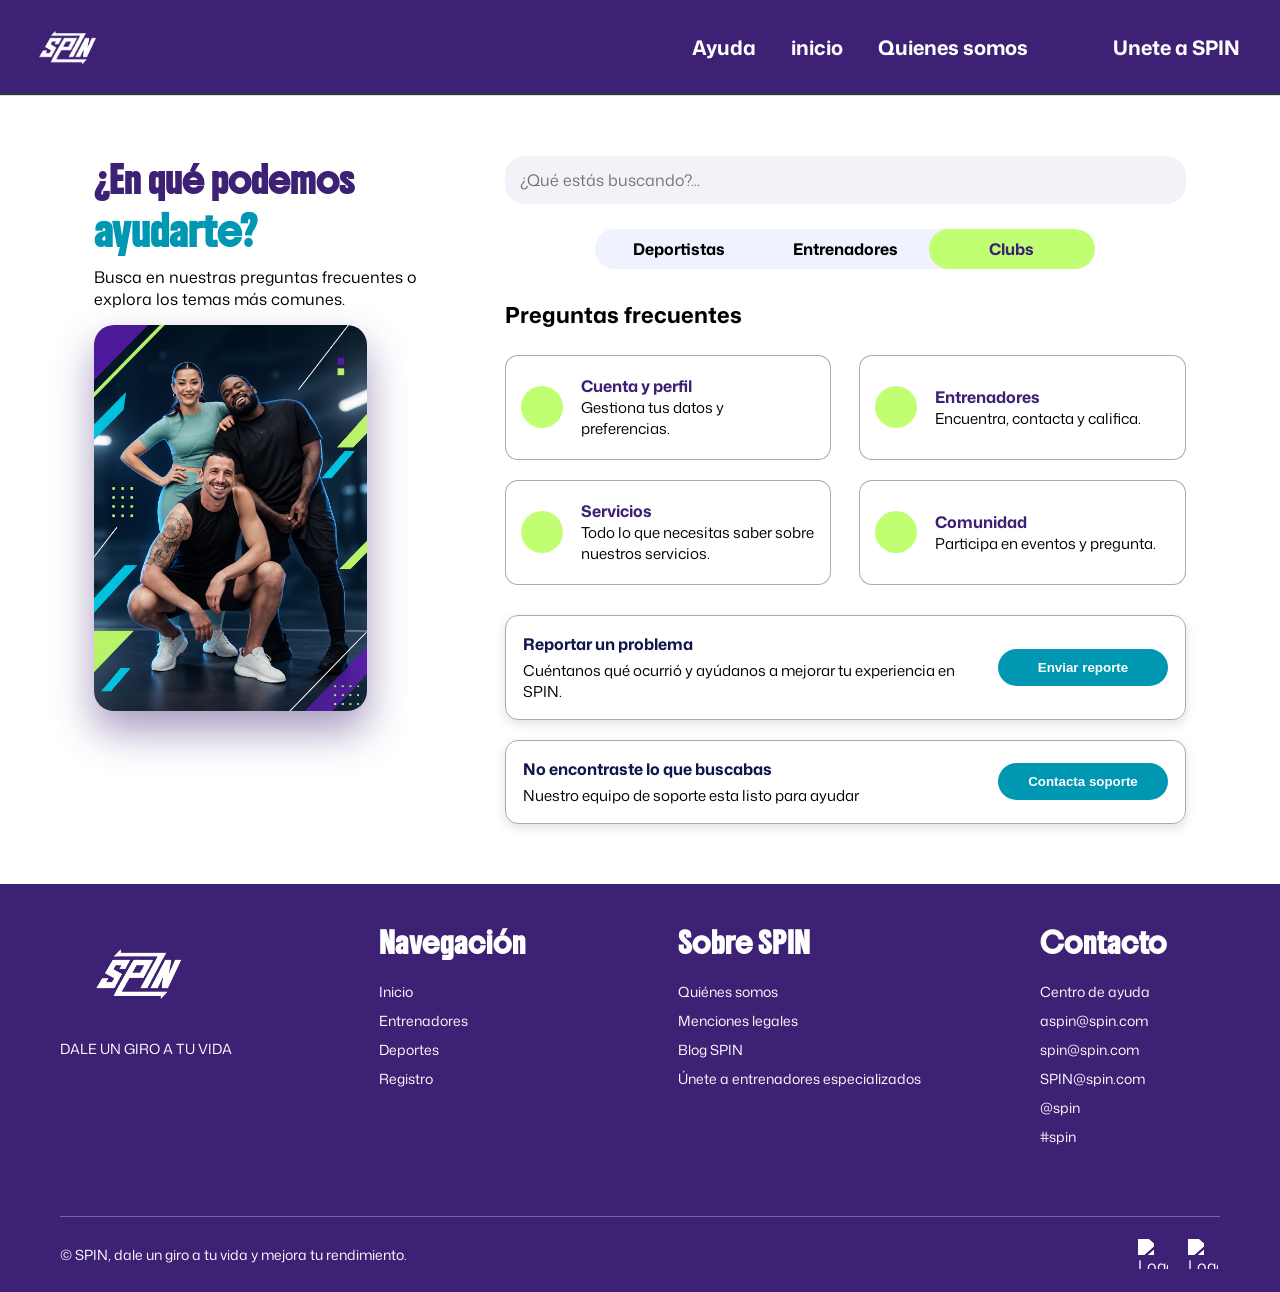
==== commit ecc246db: "Acomode la barra" ====
--- a/ayuda-clubs.html
+++ b/ayuda-clubs.html
@@ -16,24 +16,18 @@
 
 <!-- HEDER-->
 
-     <header class="header">
-
+    <header class="navbar">
         <div class="logo">
             <img src="img/logo de SPIN.png" alt="logo.oficial.SPIN">
         </div>
 
-<!--MENU DE NAVEGACION-->
-
-        <nav class="nav">
-
+        <nav class="nav-links" id="nav-links">
             <a href="ayuda.html">Ayuda</a>
-            <a href="index.html">inicio</a>
+            <a href="Index.html">inicio</a>
             <a href="Indexquienesomos.html">Quienes somos</a>
-    
         </nav>
 
         <a href="registrado.html" class="header-button">Unete a SPIN</a>
-
     </header>
 
 <!--BODY-->
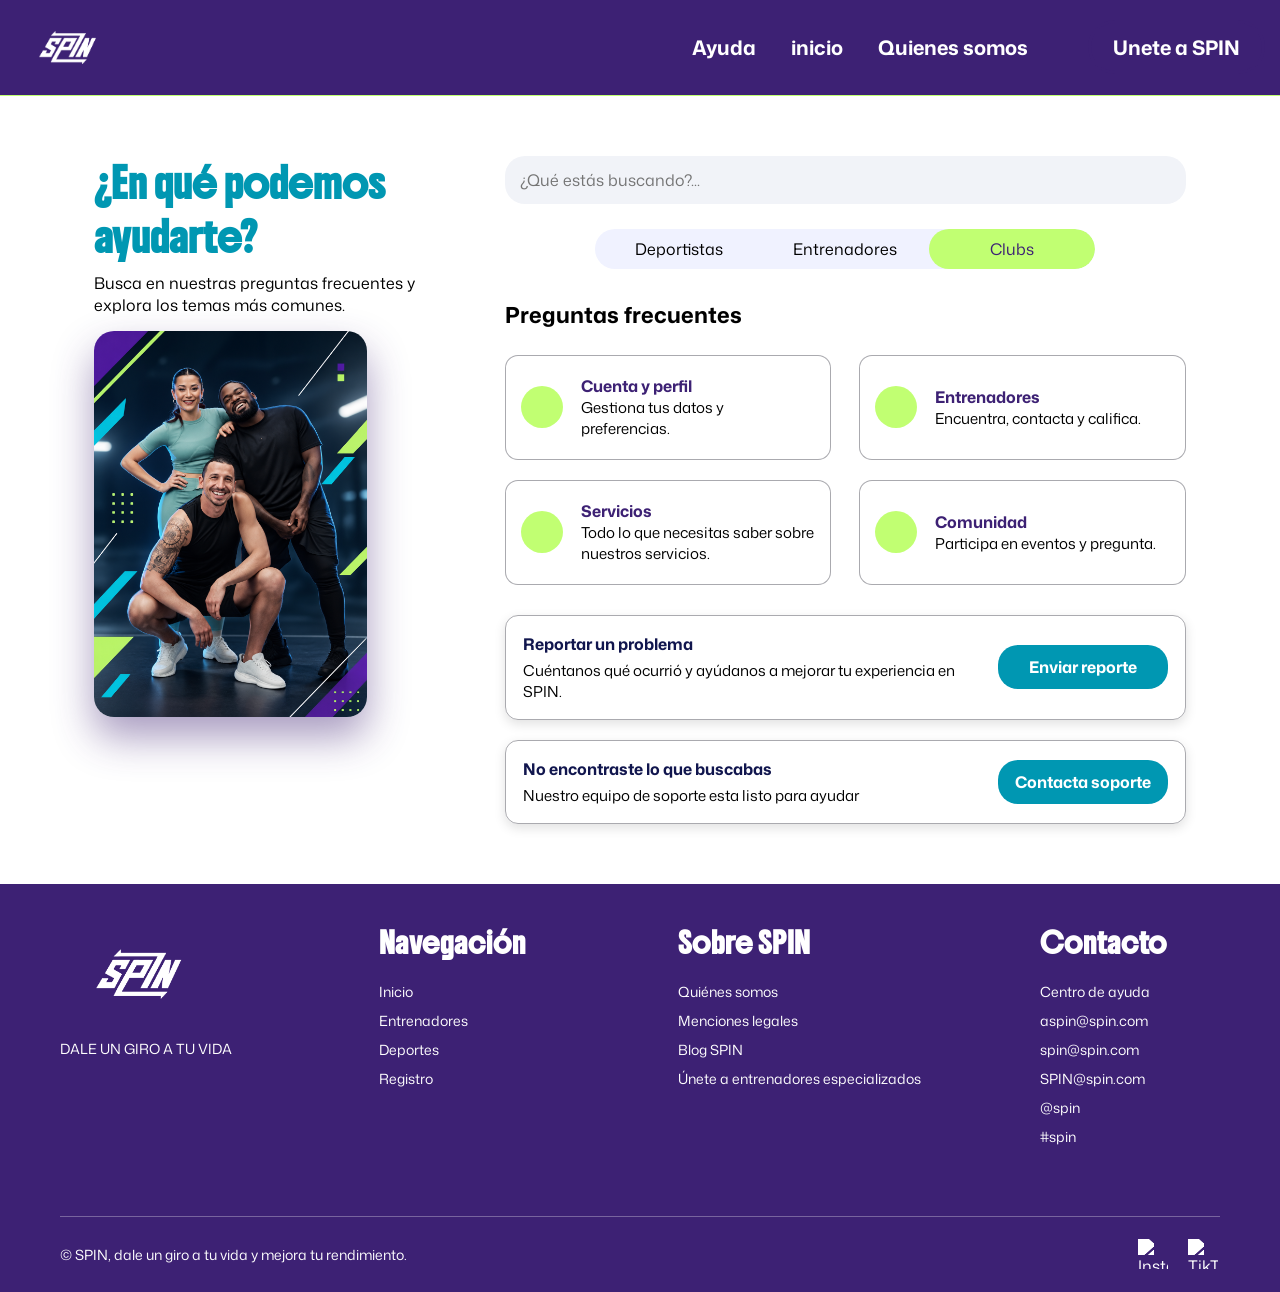
==== commit 9f4e0266: "Ajustes css, jerarquia, etc" ====
--- a/ayuda-clubs.html
+++ b/ayuda-clubs.html
@@ -14,256 +14,251 @@
     <link href="https://fonts.googleapis.com/css2?family=Boldonse&family=Mona+Sans:ital,wght@0,200..900;1,200..900&display=swap" rel="stylesheet">
 </head>
 
-<!-- HEDER-->
-
     <header class="navbar">
         <div class="logo">
             <img src="img/logo de SPIN.png" alt="logo.oficial.SPIN">
         </div>
-
+ 
         <nav class="nav-links" id="nav-links">
             <a href="ayuda.html">Ayuda</a>
             <a href="Index.html">inicio</a>
             <a href="Indexquienesomos.html">Quienes somos</a>
         </nav>
-
+ 
         <a href="registrado.html" class="header-button">Unete a SPIN</a>
     </header>
 
-<!--BODY-->
-<script src="JS/script.js"></script>
-
 <body>
-
 
     <div class="REGISTRO" id="ayuda">
                         
         <div class="PRIMERO">
                         
             <div class="texto">
-                <h2>¿En qué podemos</h2>
-                <h1>ayudarte?</h1>
-                <p> Busca en nuestras preguntas frecuentes o explora los temas más comunes.</p>
+                <h1>¿En qué podemos ayudarte?</h1>
+                <p> Busca en nuestras preguntas frecuentes y explora los temas más comunes.</p>
             </div>
 
             <div class="depor-img">
-                <img src="img/ayuda-clubs.png" alt="imagen de club">
+                <img src="img/ayuda-clubs.png" alt="Un grupo de personas sonriendo fraternalmente">
             </div>
                     
         </div>
 
-    <div class="SEGUNDO"> 
-            
-        <div class="BUSQUEDA">
-
-           <form id="buscador">
-
-                <input 
-                    type="text" 
-                    id="buscar" 
-                    placeholder="¿Qué estás buscando?...">
-
-            <button type="submit">
-                <i class="fa-solid fa-magnifying-glass"></i>
-            </button>
-
-            </form>
-
-        </div>
-
-
-        <div class="DIVICION">
-
-            <div class="LINEA">
-
-                <a href="ayuda.html" class="DEPORTISTAS">
-                    <h3>Deportistas</h3>
+        <div class="SEGUNDO">
+ 
+            <div class="BUSQUEDA">
+ 
+                <form id="buscador">
+ 
+                    <label for="buscar" class="sr-only">Buscar preguntas frecuentes</label>
+                    <input
+                        type="text"
+                        id="buscar"
+                        name="buscar"
+                        placeholder="¿Qué estás buscando?...">
+ 
+                    <button type="submit" aria-label="Buscar">
+                        <i class="fa-solid fa-magnifying-glass" aria-hidden="true"></i>
+                    </button>
+ 
+                </form>
+ 
+            </div>
+ 
+ 
+            <div class="DIVICION">
+ 
+                <nav class="LINEA" aria-label="Tipo de usuario">
+ 
+                    <a href="ayuda.html" class="DEPORTISTAS">
+                        <span>Deportistas</span>
+                    </a>
+ 
+                    <a href="ayuda-entrenadores.html" class="ENTRENADORES">
+                        <span>Entrenadores</span>
+                    </a>
+ 
+                    <a href="ayuda-clubs.html" class="CLUBS ACTIVO" aria-current="page">
+                        <span>Clubs</span>
+                    </a>
+ 
+                </nav>
+ 
+            </div>
+ 
+ 
+ 
+            <div class="FRECUENTES">
+ 
+                <h2>Preguntas frecuentes</h2>
+ 
+ 
+                <div class="contenedor">
+ 
+                    <div class="carta">
+ 
+                        <a href="registrado.html">
+                            <div class="imagen-clubs">
+                                <span><i class="fa-solid fa-user" aria-hidden="true"></i></span>
+                            </div>
+                        </a>
+ 
+                        <div class="informacion">
+                            <h3>Cuenta y perfil</h3>
+                            <p>Gestiona tus datos y preferencias.</p>
+                        </div>
+ 
+                    </div>
+ 
+ 
+                    <div class="carta">
+ 
+                        <a href="index.html#coachs">
+                            <div class="imagen-clubs">
+                                <span><i class="fa-solid fa-person" aria-hidden="true"></i></span>
+                            </div>
+                        </a>
+ 
+                        <div class="informacion">
+                            <h3>Entrenadores</h3>
+                            <p>Encuentra, contacta y califica.</p>
+                        </div>
+ 
+                    </div>
+ 
+                </div>
+ 
+ 
+                <div class="contenedor">
+ 
+                    <div class="carta">
+ 
+                        <a href="servicios.html">
+                            <div class="imagen-clubs">
+                                <span><i class="fa-solid fa-layer-group" aria-hidden="true"></i></span>
+                            </div>
+                        </a>
+ 
+                        <div class="informacion">
+                            <h3>Servicios</h3>
+                            <p>Todo lo que necesitas saber sobre nuestros servicios.</p>
+                        </div>
+ 
+                    </div>
+ 
+ 
+                    <div class="carta">
+ 
+                        <a href="Indexquienesomos.html">
+                            <div class="imagen-clubs">
+                                <span><i class="fa-solid fa-users" aria-hidden="true"></i></span>
+                            </div>
+                        </a>
+ 
+                        <div class="informacion">
+                            <h3>Comunidad</h3>
+                            <p>Participa en eventos y pregunta.</p>
+                        </div>
+ 
+                    </div>
+ 
+                </div>
+ 
+            </div>
+ 
+ 
+ 
+            <div class="CONTACTA">
+ 
+                <div class="info">
+                    <h3>Reportar un problema</h3>
+                    <p>Cuéntanos qué ocurrió y ayúdanos a mejorar tu experiencia en SPIN.</p>
+                </div>
+ 
+                <div class="boton">
+                    <a href="formularito.html" class="boton-enlace">Enviar reporte</a>
+                </div>
+ 
+            </div>
+ 
+ 
+            <div class="CONTACTA">
+ 
+                <div class="info">
+                    <h3>No encontraste lo que buscabas</h3>
+                    <p>Nuestro equipo de soporte esta listo para ayudar</p>
+                </div>
+ 
+                <div class="boton">
+                    <a href="https://mail.google.com/mail/?view=cm&fs=1&to=spindaleungiroatuvida@gmail.com&su=Contacto%20con%20SPIN&body=Hola%20equipo%20SPIN,%0A%0AMe%20gustaría%20comunicarme%20con%20ustedes." target="_blank" rel="noopener noreferrer" class="boton-enlace">
+                        Contacta soporte
+                    </a>
+                </div>
+            </div>
+        </div>
+    </div>
+ 
+</body>
+
+    <footer class="footer">
+ 
+        <div class="logofooter">
+            <img src="img/logo de SPIN.png" alt="Logo SPIN">
+            <p>DALE UN GIRO A TU VIDA</p>
+        </div>
+ 
+        <div class="footer-section">
+            <h3>Navegación</h3>
+            <ul class="Navegacion">
+                <li><a href="index.html">Inicio</a></li>
+                <li><a href="indexentrenadores.html">Entrenadores</a></li>
+                <li><a href="indexdeportes.html">Deportes</a></li>
+                <li><a href="registrado.html">Registro</a></li>
+            </ul>
+        </div>
+ 
+        <div class="footer-section">
+            <h3>Sobre SPIN</h3>
+            <ul class="sobrespin">
+                <li><a href="Indexquienesomos.html">Quiénes somos</a></li>
+                <li><a href="centrolegal.html">Menciones legales</a></li>
+                <li><a href="blogspin.html">Blog SPIN</a></li>
+                <li><a href="datosPersonales.html">Únete a entrenadores especializados</a></li>
+            </ul>
+        </div>
+ 
+        <div class="footer-section">
+            <h3>Contacto</h3>
+            <ul class="soporte">
+                <li><a href="ayuda.html">Centro de ayuda</a></li>
+                <li><a href="mailto:aspin@spin.com">aspin@spin.com</a></li>
+                <li><a href="mailto:spin@spin.com">spin@spin.com</a></li>
+                <li><a href="mailto:SPIN@spin.com">SPIN@spin.com</a></li>
+                <li><a href="https://twitter.com/spin" target="_blank" rel="noopener noreferrer">@spin</a></li>
+                <li><a href="https://www.instagram.com/spin/" target="_blank" rel="noopener noreferrer">#spin</a></li>
+            </ul>
+        </div>
+ 
+        <div class="border">
+ 
+            <p>© SPIN, dale un giro a tu vida y mejora tu rendimiento.</p>
+ 
+            <div class="redes">
+                <a href="https://www.instagram.com/" title="Instagram" target="_blank" rel="noopener noreferrer">
+                    <img src="Img/instagram.png" alt="Instagram">
                 </a>
-
-                <a href="ayuda-entrenadores.html" class="ENTRENADORES">
-                    <h3>Entrenadores</h3>
+ 
+                <a href="https://www.tiktok.com/es/" title="TikTok" target="_blank" rel="noopener noreferrer">
+                    <img src="Img/tik-tok.png" alt="TikTok">
                 </a>
-
-                <a href="ayuda-clubs.html" class="CLUBS ACTIVO">
-                    <h3>Clubs</h3>
-                </a>
-
-            </div>
-
-        </div>
-
-
-
-        <div class="FRECUENTES">
-
-            <h3>Preguntas frecuentes</h3>
-
-
-            <div class="contenedor">
-
-                <div class="carta">
-
-                    <a href="registrado.html">
-                    <div class="imagen-clubs" id=" ">
-                        <span><i class="fa-solid fa-user"></i></span>
-                    </div>
-                    </a>
-
-                    <div class="informacion"> 
-                        <h4>Cuenta y perfil</h4>
-                        <p>Gestiona tus datos y preferencias.</p>
-                    </div>
-                                    
-                </div>
-
-                        
-                <div class="carta">
-
-                    <a href="index.html#coachs">
-                    <div class="imagen-clubs" id=" ">
-                        <span><i class="fa-solid fa-person"></i></span>
-                    </div>
-                    </a>
-
-                    <div class="informacion"> 
-                        <h4>Entrenadores</h4>
-                        <p>Encuentra, contacta y califica.</p>
-                    </div>
-                                    
-                </div>  
-
-            </div>
-                            
-                        
-            <div class="contenedor">
-
-                <div class="carta">
-
-                    <a href="servicios.html">
-                    <div class="imagen-clubs">
-                        <span><i class="fa-solid fa-layer-group"></i></span>
-                    </div>
-                    </a>
-
-                    <div class="informacion"> 
-                        <h4>Servicios</h4>
-                        <p>Todo lo que necesitas saber sobre nuestros servicios.</p>
-                    </div>
-                                    
-                </div>
-
-
-                <div class="carta">
-
-                    <a href="Indexquienesomos.html">
-                    <div class="imagen-clubs" id=" ">
-                        <span><i class="fa-solid fa-users"></i></span>
-                    </div>
-                    </a>
-
-                    <div class="informacion"> 
-                        <h4>Comunidad</h4>
-                        <p>Participa en eventos y pregunta.</p>
-                    </div>
-                                    
-                </div>                   
-
-            </div>
-
-        </div>
-
-
-
-                <div class="CONTACTA">
-
-                    <div class="info">
-                        <h4>Reportar un problema</h4>
-                        <p>Cuéntanos qué ocurrió y ayúdanos a mejorar tu experiencia en SPIN.</p>
-                    </div>
-
-                    <div class="boton">
-                        <a href="formularito.html"><button>Enviar reporte</button></a>
-                    </div>
-
-                </div>
-
-            
-                <div class="CONTACTA">
-
-                    <div class="info">
-                        <h4>No encontraste lo que buscabas</h4>
-                        <p>Nuestro equipo de soporte esta listo para ayudar</p>
-                    </div>
-
-                    <div class="boton">
-                        <a href="https://mail.google.com/mail/?view=cm&fs=1&to=spindaleungiroatuvida@gmail.com&su=Contacto%20con%20SPIN&body=Hola%20equipo%20SPIN,%0A%0AMe%20gustaría%20comunicarme%20con%20ustedes." target="_blank">
-                            <button>Contacta soporte</button>
-                        </a>
-
-                    </div>
-                </div>  
-    </div>
-    </div>
-
-</body>
-
-<!--FOOTER-->
-
-<footer class="footer">
-
-    <div class="logofooter">
-        <img src="img/logo de SPIN.png" alt="Logo SPIN">
-        <p>DALE UN GIRO A TU VIDA</p>
-    </div>
-
-    <div class="footer-section">
-        <h3>Navegación</h3>
-        <ul class="Navegacion">
-            <li><a href="index.html">Inicio</a></li>
-            <li><a href="indexentrenadores.html">Entrenadores</a></li>
-            <li><a href="indexdeportes.html">Deportes</a></li>
-            <li><a href="registrado.html">Registro</a></li>
-        </ul>
-    </div>
-
-    <div class="footer-section">
-        <h3>Sobre SPIN</h3>
-        <ul class="sobrespin">
-            <li><a href="Indexquienesomos.html">Quiénes somos</a></li>
-            <li><a href="centrolegal.html">Menciones legales</a></li>
-            <li><a href="blogspin.html">Blog SPIN</a></li>
-            <li><a href="datosPersonales.html">Únete a entrenadores especializados</a></li>
-        </ul>
-    </div>
-
-    <div class="footer-section">
-        <h3>Contacto</h3>
-        <ul class="soporte">
-            <li><a href="ayuda.html">Centro de ayuda</a></li>
-            <li><a href="mailto:aspin@spin.com">aspin@spin.com</a></li>
-            <li><a href="mailto:spin@spin.com">spin@spin.com</a></li>
-            <li><a href="mailto:SPIN@spin.com">SPIN@spin.com</a></li>
-            <li><a href="https://twitter.com/spin" target="_blank">@spin</a></li>
-            <li><a href="https://www.instagram.com/spin/" target="_blank">#spin</a></li>
-        </ul>
-    </div>
-
-    <div class="border">
-
-        <p>© SPIN, dale un giro a tu vida y mejora tu rendimiento.</p>
-
-        <div class="redes">
-            <a href="https://www.instagram.com/" title="Instagram">
-                <img src="Img/instagram.png" alt="Logo de Instagram">
-            </a>
-
-            <a href="https://www.tiktok.com/es/" title="TikTok">
-                <img src="Img/tik-tok.png" alt="Logo de TikTok">
-            </a>
-        </div>
-
-    </div>
-
-</footer>
-
-</html>+            </div>
+ 
+        </div>
+ 
+    </footer>
+ 
+    <script src="JS/script.js"></script>
+
+</html>
+ 
--- a/CSS/ayuda-visual.css
+++ b/CSS/ayuda-visual.css
@@ -3,28 +3,54 @@
     margin: 0;
     box-sizing: border-box;
 }
-
+ 
 body {
     background-color: #ffffff;
     display: flex;
     flex-direction: column;
 }
-
+ 
 img{
     width: 100%;
     display: block;
 }
-
+ 
 a{
     text-decoration: none;
     color: inherit;
 }
-
+ 
+/* Clase utilitaria para texto solo-lector-de-pantalla (ej. labels visualmente ocultas) */
+.sr-only {
+    position: absolute;
+    width: 1px;
+    height: 1px;
+    padding: 0;
+    margin: -1px;
+    overflow: hidden;
+    clip: rect(0, 0, 0, 0);
+    white-space: nowrap;
+    border: 0;
+}
+ 
+/* Foco visible global y consistente para navegación por teclado (WCAG 2.4.7 / 2.4.11) */
+a:focus-visible,
+button:focus-visible,
+input:focus-visible,
+select:focus-visible,
+textarea:focus-visible,
+[tabindex]:focus-visible {
+    outline: 3px solid #C1FF72;
+    outline-offset: 3px;
+    border-radius: 4px;
+}
+ 
 .navbar{
     font-family: "Mona Sans", sans-serif;
     font-weight: 400;
     font-style: normal;
     display: flex;
+    flex-wrap: wrap;
     justify-content: space-between;
     align-items: center;
     padding: 10px 15px;
@@ -32,33 +58,19 @@
     background-color: #3d2174;
     color: #0097B2;
 }
-
+ 
 .logo{
      display: flex;
     justify-content:space-between;
     align-items: center;
     gap: 14px;
 }
-
+ 
 .logo img{
     width: 100px;
     height: auto;
 }
-
-.navbar{
-    font-family: "Mona Sans", sans-serif;
-    font-weight: 400;
-    font-style: normal;
-    display: flex;
-    flex-wrap: wrap;
-    justify-content: space-between;
-    align-items: center;
-    padding: 10px 15px;
-    border-bottom: 1px solid #C1FF72;
-    background-color: #3d2174;
-    color: #0097B2;
-}
-
+ 
 .nav-links{
     display: flex;
     align-items: center;
@@ -66,20 +78,20 @@
     margin-left: auto;
     margin-right: 60px;
 }
-
+ 
 .nav-links a{
     font-size: 20px;
     font-weight: bold;
     color: #ffffff;
     white-space: nowrap;
 }
-
+ 
 .nav-links a:hover{
     border-bottom: 2px solid #C1FF72;
     padding-bottom: 8px;
     color: #C1FF72;
 }
-
+ 
 .header-button{
     background: #3d2174;
     padding: 10px 22px;
@@ -92,67 +104,13 @@
     gap: 20px;
     color: #ffffff;
 }
-
+ 
 .header-button:hover{
     background-color: #3d2174;
     color: #C1FF72;
     border: solid #C1FF72;
 }
-
-/* ===== TABLETS (≤ 900px) ===== */
-@media (max-width: 900px){
-    .nav-links{
-        gap: 20px;
-        margin-right: 24px;
-    }
-    .nav-links a{
-        font-size: 16px;
-    }
-    .header-button{
-        font-size: 16px;
-        padding: 8px 16px;
-    }
-}
-
-/* ===== CELULARES (≤ 480px) ===== */
-@media (max-width: 480px){
-    .navbar{
-        padding: 10px;
-    }
-    .logo img{
-        width: 70px;
-    }
-    .header-button{
-        font-size: 14px;
-        padding: 8px 14px;
-    }
-
-    /* en lugar de ocultar el menú, lo convertimos en una barra scrollable */
-    .nav-links{
-        order: 3;
-        width: 100%;
-        margin: 4px 0 0;
-        padding: 7px 0 3px;
-        gap: 8px;
-        justify-content: center;
-        flex-wrap: nowrap;
-        overflow-x: auto;
-        scrollbar-width: none;
-    }
-    .nav-links::-webkit-scrollbar{
-        display: none;
-    }
-    .nav-links a{
-        font-size: 11px;
-        padding: 5px 4px;
-        white-space: nowrap;
-        flex-shrink: 0;
-    }
-    .nav-links a:hover{
-        padding-bottom: 6px;
-    }
-}
-
+ 
 .REGISTRO {
     width: 90%;
     max-width: 1400px;
@@ -165,17 +123,17 @@
     gap: 70px;
     flex: 1;
 }
-
+ 
 .PRIMERO {
     width: 35%;
     align-items: center;
     justify-content: center;
 }
-
+ 
 .SEGUNDO {
     width: 70%;
 }
-
+ 
 .PRIMERO img {
     width: 80%;
     height: auto;
@@ -183,7 +141,7 @@
     box-shadow: 0 20px 40px rgba(61, 33, 116, 0.45);
    
 }
-
+ 
 .pregunta span {
     width: 60px;
     height: 60px;
@@ -196,19 +154,22 @@
     color: #ffffff;
     flex-shrink: 0;
 }
-
-.texto h2 {
+ 
+/* Título del bloque hero: la línea superior (.pretitulo) ya no es un h2,
+   solo texto de apoyo antes del h1 real ("ayudarte?") */
+.texto .pretitulo {
     font-size: 25px;
     color: #3d2174;
     font-family: "Boldonse", system-ui;
-}
-
+    margin: 0;
+}
+ 
 .texto h1 {
     font-size: 28px;
     color: #0097b2;
     font-family: "Boldonse", system-ui;
 }
-
+ 
 .texto p {
     margin-top: 8px;
     font-size: 16px;
@@ -217,14 +178,14 @@
     text-align: left;
     padding-bottom: 15px;
 }
-
-
-
+ 
+ 
+ 
 .BUSQUEDA {
     margin-bottom: 25px;
     overflow: hidden;
 }
-
+ 
 .BUSQUEDA form {
     width: 100%;
     height: 48px;
@@ -233,7 +194,7 @@
     display: flex;
     align-items: center;
 }
-
+ 
 .BUSQUEDA input {
     width: 100%;
     height: 100%;
@@ -244,7 +205,7 @@
     font-family: "Mona Sans", sans-serif;
     color:#3D2174;
 }
-
+ 
 .BUSQUEDA button {
     width: 50px;
     height: 90%;
@@ -255,15 +216,15 @@
     margin: 0;
     padding: 0;
 }
-
-
-
+ 
+ 
+ 
 .DIVICION {
     display: flex;
     justify-content: center;
     margin-bottom: 30px;
 }
-
+ 
 .LINEA {
     display: flex;
     width: 500px;
@@ -272,7 +233,7 @@
     border-radius: 35px;
     overflow: hidden;
 }
-
+ 
 .DEPORTISTAS,.ENTRENADORES,.CLUBS {
     width: 33.33%;
     display: flex;
@@ -280,39 +241,42 @@
     align-items: center;
     cursor: pointer;
 }
-
-.DEPORTISTAS h3,.ENTRENADORES h3,.CLUBS h3 {
+ 
+/* Las pestañas Deportistas/Entrenadores/Clubs son controles de navegación,
+   no encabezados de contenido: ahora son <span> dentro del <a> */
+.DEPORTISTAS span,.ENTRENADORES span,.CLUBS span {
     font-family: "Mona Sans", sans-serif;
     font-size: 16px;
 }
-
+ 
 .ACTIVO {
     color: white;
     border-radius: 35px;
 }
-
+ 
 .DEPORTISTAS.ACTIVO {
     background-color: #3d2174;
 }
-
+ 
 .ENTRENADORES.ACTIVO {
     background-color: #0097B2;
 }
-
+ 
 .CLUBS.ACTIVO {
     background-color: #C1FF72;
     color: #3d2174;
 }
-
-
-
-.FRECUENTES h3 {
+ 
+ 
+ 
+/* "Preguntas frecuentes" es la sección principal del contenido: h2 */
+.FRECUENTES h2 {
     font-size: 22px;
     margin-bottom: 15px;
     font-family: "Mona Sans", sans-serif;
 }
-
-.FRECUENTES h3::before {
+ 
+.FRECUENTES h2::before {
     display: inline-block;
     width: 9px;
     height: 25px;
@@ -321,13 +285,13 @@
     vertical-align: middle;
     transform: skew(-20deg);
 }
-
+ 
 .contenedor {
     display: flex;
     gap: 28px;
     padding: 10px 0;
 }
-
+ 
 .carta {
     width: 50%;
     min-height: 105px;
@@ -341,13 +305,13 @@
     overflow: hidden;
     transition: transform 0.3s ease;
 }
-
+ 
 .carta:hover {
     transform: scale(1.03);
 }
-
-
-
+ 
+ 
+ 
 .imagen span,.imagen-entrenador span,.imagen-clubs span {
     width: 42px;
     height: 42px;
@@ -359,44 +323,45 @@
     cursor: pointer;
     transition: 0.3s ease;
 }
-
+ 
 .imagen span {
     background-color: #3d2174;
     color: #ffffff;
 }
-
+ 
 .imagen span:hover {
     background-color: #0097b2;
 }
-
+ 
 .imagen-entrenador span {
     background-color: #0097B2;
     color: #ffffff;
 }
-
+ 
 .imagen-entrenador span:hover {
     background-color: #C1FF72;
     color: #3d2174;
 }
-
+ 
 .imagen-clubs span {
     background-color: #C1FF72;
     color: #3d2174;
 }
-
+ 
 .imagen-clubs span:hover {
     background-color: #3d2174;
     color: #ffffff;
 }
-
-
-
-.informacion h4 {
+ 
+ 
+ 
+/* Título de cada tarjeta: subsección dentro de "Preguntas frecuentes" -> h3 */
+.informacion h3 {
     font-family: "Mona Sans", sans-serif;
     font-size: 16px;
     color: #3d2174;
 }
-
+ 
 .informacion p {
     font-size: 15px;
     line-height: 1.4;
@@ -404,9 +369,9 @@
     font-family: "Mona Sans", sans-serif;
     text-align: left;
 }
-
-
-
+ 
+ 
+ 
 .CONTACTA {
     margin-top: 20px;
     padding: 17px;
@@ -419,28 +384,29 @@
     gap: 15px;
     font-family: "Mona Sans", sans-serif;
 }
-
+ 
 .CONTACTA .info {
     flex: 1;
 }
-
-.CONTACTA .info h4 {
+ 
+.CONTACTA .info h3 {
     font-size: 16px;
     color: #11164e;
     margin-bottom: 5px;
 }
-
+ 
 .CONTACTA .info p {
     font-size: 15px;
     color: #000000;
     text-align: left;
 }
-
+ 
 .boton {
     width: 170px;
 }
-
-.boton button {
+ 
+.boton button,
+.boton a.boton-enlace {
     border: none;
     border-radius: 20px;
     width: 100%;
@@ -450,22 +416,25 @@
     font-weight: bold;
     cursor: pointer;
     display: inline-block;
+    text-align: center;
     text-decoration: none; 
     transition: 0.3s ease;
     margin: 0;
 }
-
-.boton button:hover {
+ 
+.boton button:hover,
+.boton a.boton-enlace:hover {
     background-color: #c1ff72;
     color: #3d2174;
     transform: scale(1.05);
 }
-
+ 
 .boton-morado {
     width: 170px;
 }
-
-.boton-morado button {
+ 
+.boton-morado button,
+.boton-morado a.boton-enlace {
     border: none;
     border-radius: 20px;
     width: 100%;
@@ -474,17 +443,20 @@
     color: #ffffff;
     font-weight: bold;
     cursor: pointer;
+    display: inline-block;
+    text-align: center;
     transition: 0.3s ease;
     margin: 0;
     font-family: "Mona Sans", sans-serif;
 }
-
-.boton-morado button:hover {
+ 
+.boton-morado button:hover,
+.boton-morado a.boton-enlace:hover {
     background-color: #c1ff72;
     color: #3d2174;
     transform: scale(1.05);
 }
-
+ 
 .formulario {
     width: 90%;
     max-width: 1400px;
@@ -496,23 +468,23 @@
     gap: 80px;
     flex: 1;
 }
-
+ 
 .SEGUNDO-FORMULARIO {
     width: 50%;
 }
-
+ 
 .SEGUNDO-FORMULARIO img {
     width: 95%;
     height: auto;
     border-radius: 20px;
     box-shadow: 0 20px 40px rgba(61, 33, 116, 0.45);
 }
-
+ 
 /* FORMULARIO */
 .PRIMERO-FORMULARIO {
     width: 50%;
 }
-
+ 
 .formulario h1 {
     color: #3D2174;
     text-align: left;
@@ -520,19 +492,19 @@
     font-family: "Boldonse", system-ui;
     font-size: 25px;
 }
-
+ 
 .formulario p {
     text-align: left;
     font-family: "Mona Sans", sans-serif;
 }
-
+ 
 label {
     display: block;
     margin-top: 15px;
     font-size: 14px;
     font-family: "Mona Sans", sans-serif;
 }
-
+ 
 .formulario input,
 .formulario select,
 .formulario textarea {
@@ -542,12 +514,16 @@
     font-size: 14px;
     font-family: "Mona Sans", sans-serif;
 }
-
+ 
 textarea {
     height: 100px;
 }
-
-.formulario button {
+ 
+/* Botón de envío del formulario: ahora es un único elemento (button o a.boton-enviar),
+   ya no <button><a>...</a></button> */
+.formulario button,
+.formulario .boton-enviar {
+    display: block;
     width: 100%;
     margin-top: 20px;
     padding: 12px;
@@ -557,15 +533,19 @@
     border-radius: 8px;
     font-size: 16px;
     font-family: "Mona Sans", sans-serif;
-}
-
-.formulario button:hover {
+    text-align: center;
+    text-decoration: none;
+    cursor: pointer;
+}
+ 
+.formulario button:hover,
+.formulario .boton-enviar:hover {
     background-color: #C1FF72;
     color: black;
 }
-
-
-
+ 
+ 
+ 
 .footer {
     background-color: #3d2174;
     color: #ffffff;
@@ -576,81 +556,81 @@
     gap: 40px;
     padding: 40px 60px 20px;
 }
-
-
+ 
+ 
 .logofooter {
     width: 200px;
 }
-
+ 
 .logofooter img {
     width: 150px;
     height: 100px;
-
+ 
     object-fit: cover;
     border-radius: 10px;
 }
-
+ 
 .logofooter p {
     font-size: 14px;
     margin-top: 15px;
 }
-
+ 
 /* SECCIONES DEL FOOTER */
-
+ 
 .footer-section {
     min-width: 180px;
 }
-
+ 
 .footer h3 {
     margin: 0 0 20px;
     font-family: "Boldonse", system-ui;
     font-size: 20px;
 }
-
+ 
 .footer ul {
     list-style: none;
-
+ 
     padding: 0;
     margin: 0;
 }
-
+ 
 .footer li {
     font-size: 14px;
     margin-bottom: 10px;
 }
-
-
+ 
+ 
 /* ENLACES */
-
+ 
 .footer a {
     color: #ffffff;
     text-decoration: none;
 }
-
+ 
 .footer a:hover {
     color: #C1FF72;
 }
-
-
+ 
+ 
 /* CONTACTO */
-
+ 
 .soporte {
     font-size: 14px;
     color: #ffffff;
-
+ 
     list-style: none;
-
+ 
     padding: 0;
     margin: 0;
 }
-
+ 
 .soporte li:hover {
     color: #C1FF72;
 }
-
-
+ 
+ 
 /* PARTE INFERIOR */
-
+ 
 .border {
     width: 100%;
     background-color: #3d2174;
@@ -661,19 +641,19 @@
     justify-content: space-between;
     align-items: center;
 }
-
+ 
 .border p {
     margin: 0;
     font-size: 14px;
 }
-
-
-
+ 
+ 
+ 
 .redes {
     display: flex;
     gap: 15px;
 }
-
+ 
 .border a {
     display: flex;
     align-items: center;
@@ -681,14 +661,18 @@
     width: 35px;
     height: 35px;
 }
-
+ 
 .border img {
     width: 30px;
     height: 30px;
     object-fit: contain;
     filter: brightness(0) saturate(100%) invert(100%);
 }
-
+ 
+/* ============ MEDIA QUERIES (consolidadas — antes había reglas duplicadas
+   con puntos de quiebre distintos para el mismo elemento; ahora hay un único
+   bloque por breakpoint) ============ */
+ 
 @media (max-width: 1100px){
     .nav-links{
         gap: 22px;
@@ -697,29 +681,29 @@
     .nav-links a{
         font-size: 17px;
     }
-
+ 
     .REGISTRO,
     .formulario{
         width: 95%;
         gap: 40px;
         padding: 25px;
     }
-
+ 
     .LINEA{
         width: 90%;
         max-width: 500px;
     }
-
+ 
     .contenedor{
         gap: 18px;
     }
-
+ 
     .footer{
         padding: 35px 30px 20px;
         gap: 25px;
     }
 }
-
+ 
 /* ===== 900px: tablets ===== */
 @media (max-width: 900px){
     .nav-links{
@@ -733,32 +717,32 @@
         font-size: 16px;
         padding: 8px 16px;
     }
-
+ 
     /* Las columnas se apilan */
     .REGISTRO,
     .formulario{
         flex-direction: column;
         gap: 25px;
     }
-
+ 
     .PRIMERO,
     .SEGUNDO,
     .PRIMERO-FORMULARIO,
     .SEGUNDO-FORMULARIO{
         width: 100%;
     }
-
+ 
     .PRIMERO img,
     .SEGUNDO-FORMULARIO img{
         width: 60%;
         margin: 0 auto;
         display: block;
     }
-
+ 
     .LINEA{
         width: 100%;
     }
-
+ 
     /* Tarjetas de resultados frecuentes apiladas */
     .contenedor{
         flex-direction: column;
@@ -767,7 +751,7 @@
     .carta{
         width: 100%;
     }
-
+ 
     .CONTACTA{
         flex-direction: column;
         align-items: flex-start;
@@ -777,14 +761,14 @@
     .boton-morado{
         width: 100%;
     }
-
+ 
     .footer{
         justify-content: flex-start;
         gap: 30px;
         padding: 30px 25px 20px;
     }
 }
-
+ 
 /* ===== 600px: celulares ===== */
 @media (max-width: 600px){
     .navbar{
@@ -797,7 +781,7 @@
         font-size: 14px;
         padding: 8px 14px;
     }
-
+ 
     /* Menú convertido en barra scrollable */
     .nav-links{
         order: 3;
@@ -822,7 +806,7 @@
     .nav-links a:hover{
         padding-bottom: 6px;
     }
-
+ 
     .REGISTRO,
     .formulario{
         width: 100%;
@@ -830,59 +814,59 @@
         padding: 18px;
         border-radius: 12px;
     }
-
+ 
     .texto h1{
         font-size: 22px;
     }
-    .texto h2{
+    .texto .pretitulo{
         font-size: 20px;
     }
     .formulario h1{
         font-size: 20px;
     }
-
+ 
     .PRIMERO img,
     .SEGUNDO-FORMULARIO img{
         width: 80%;
     }
-
+ 
     .BUSQUEDA form{
         height: 42px;
     }
     .BUSQUEDA input{
         font-size: 14px;
     }
-
+ 
     .LINEA{
         height: 36px;
     }
-    .DEPORTISTAS h3,
-    .ENTRENADORES h3,
-    .CLUBS h3{
+    .DEPORTISTAS span,
+    .ENTRENADORES span,
+    .CLUBS span{
         font-size: 12px;
     }
-
-    .FRECUENTES h3{
+ 
+    .FRECUENTES h2{
         font-size: 18px;
     }
-
+ 
     .carta{
         flex-direction: row;
         padding: 12px;
         gap: 12px;
         min-height: auto;
     }
-    .informacion h4{
+    .informacion h3{
         font-size: 14px;
     }
     .informacion p{
         font-size: 13px;
     }
-
+ 
     .CONTACTA{
         padding: 14px;
     }
-
+ 
     .footer{
         flex-direction: column;
         padding: 25px 20px 15px;
@@ -891,10 +875,11 @@
     .logofooter{
         width: 100%;
     }
-
+ 
     .border{
         flex-direction: column;
         gap: 12px;
         text-align: center;
     }
 }
+ 
